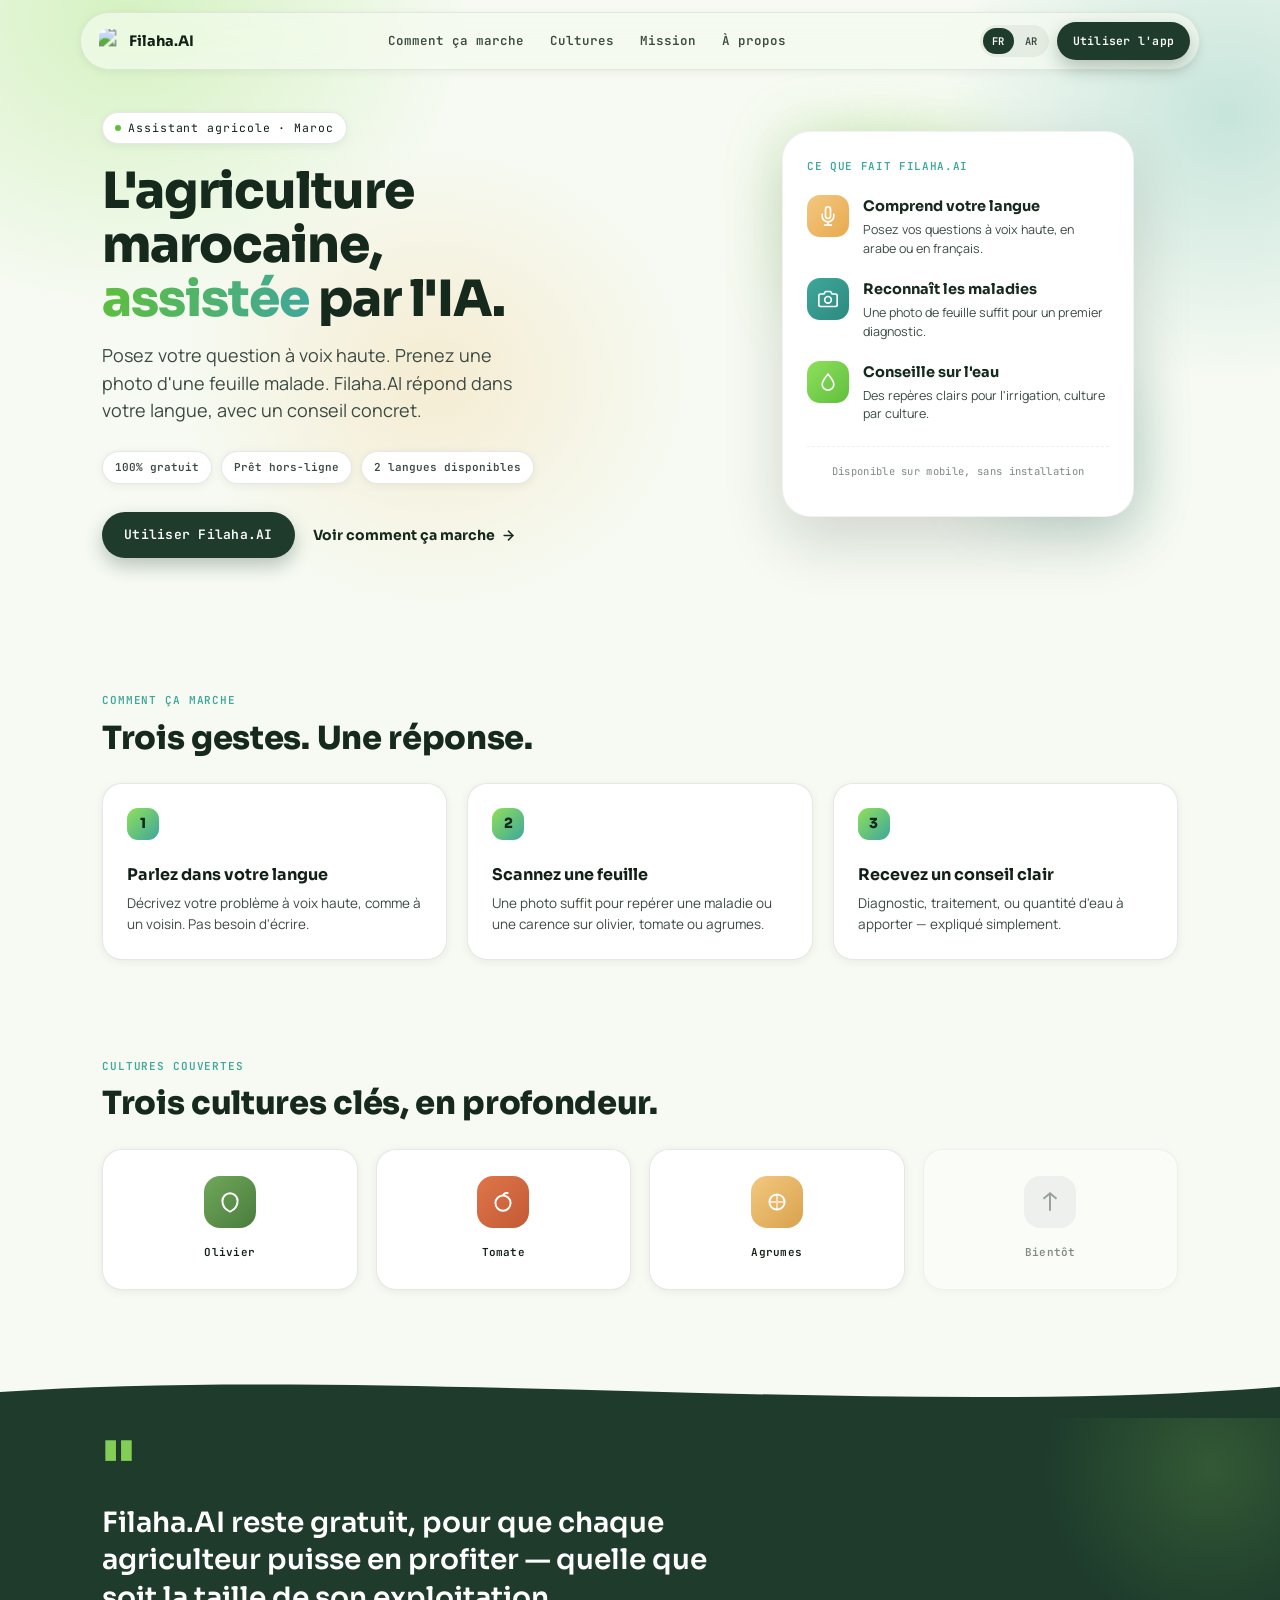
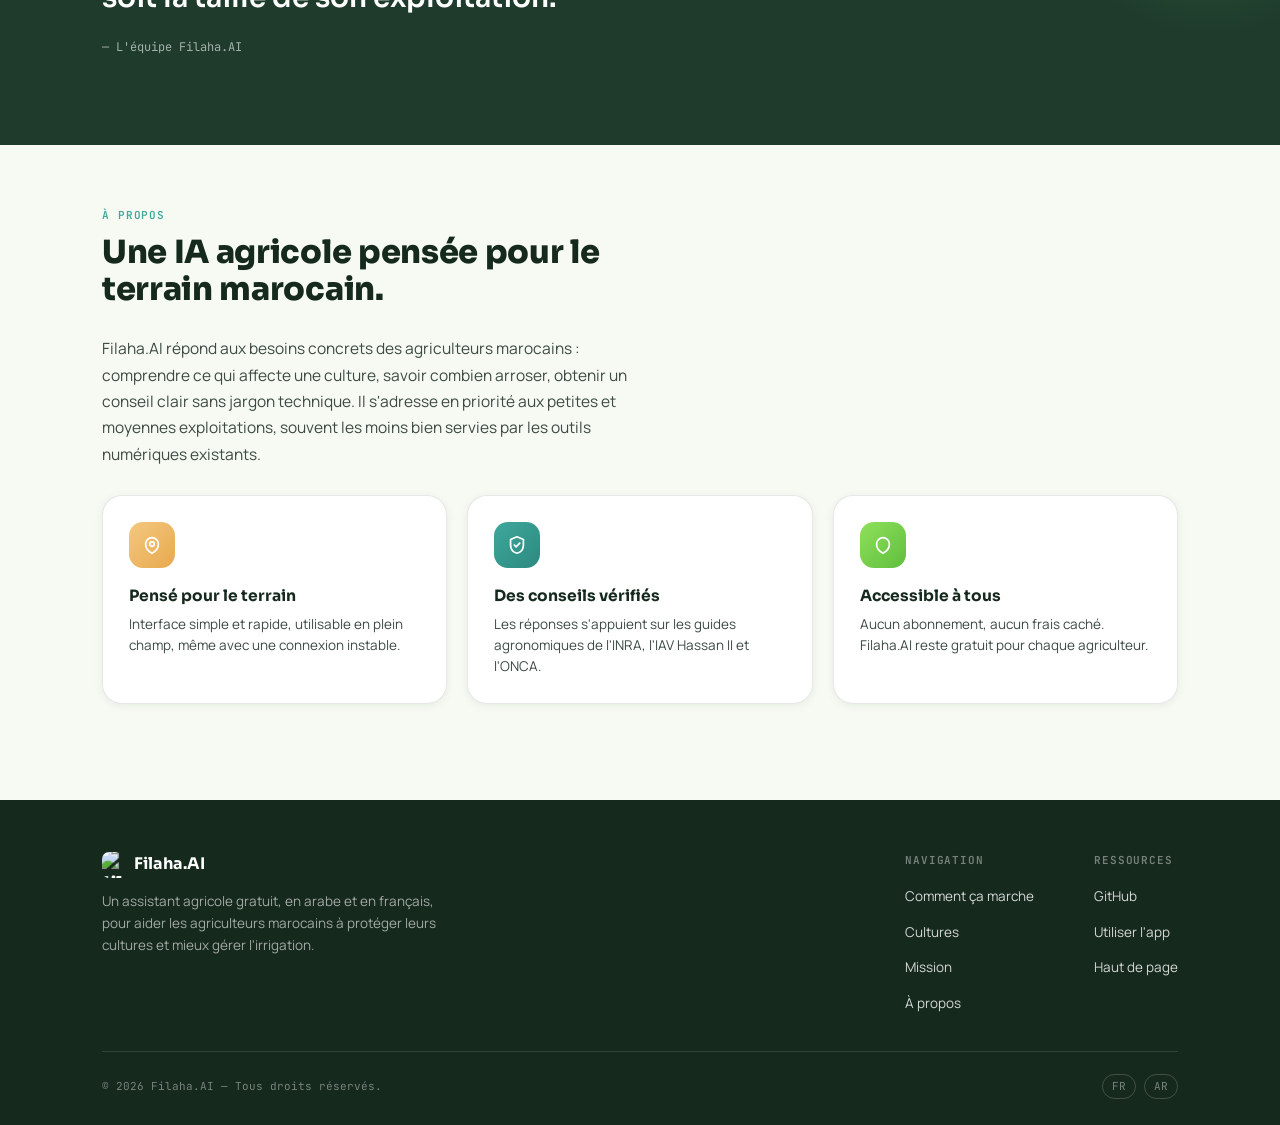
==== index.html @ 6acc10d9 "Update print statement from 'Hello' to 'Goodbye'" ====
<!DOCTYPE html>
<html lang="fr">
<head>
<meta charset="UTF-8">
<meta name="viewport" content="width=device-width, initial-scale=1.0, viewport-fit=cover">
<title>Filaha.AI — L'agriculture marocaine, assistée par l'IA</title>
<meta name="description" content="Filaha.AI : posez vos questions en arabe ou en français, scannez une feuille malade, recevez un conseil clair. Gratuit, pour les petits et moyens agriculteurs du Maroc.">
<link rel="preconnect" href="https://fonts.googleapis.com">
<link rel="preconnect" href="https://fonts.gstatic.com" crossorigin>
<link href="https://fonts.googleapis.com/css2?family=Sora:wght@400;600;700;800&family=Manrope:wght@400;500;600;700&family=JetBrains+Mono:wght@400;600&family=Cairo:wght@600;700;800&family=Tajawal:wght@400;500;700&display=swap" rel="stylesheet">

<link rel="manifest" href="manifest.json">
<meta name="theme-color" content="#1E3B2C">
<link rel="apple-touch-icon" href="icons/icon-192.png">

<script>
  if ('serviceWorker' in navigator) {
    navigator.serviceWorker.register('/sw.js');
  }
</script>

<style>
  :root{
    --ink:#122018;
    --ink-soft:#3C4A42;
    --bg:#F6FAF2;
  
    --card:#FFFFFF;
    --forest:#1E3B2C;
    --forest-2:#16291D;
    --lime:#8FE05B;
    --lime-deep:#5FBF3D;
    --sand:#F3C880;
    --water:#3FA79B;
    --line:rgba(18,32,24,0.10);
    --shadow-sm: 0 2px 10px rgba(18,32,24,0.06);
    --shadow-md: 0 12px 32px rgba(18,32,24,0.10);
    --shadow-lg: 0 24px 60px rgba(18,32,24,0.16);
    --display:'Sora', -apple-system, sans-serif;
    --body:'Manrope', -apple-system, sans-serif;
    --mono:'JetBrains Mono', 'Courier New', monospace;
    --display-ar:'Cairo', -apple-system, sans-serif;
    --body-ar:'Tajawal', -apple-system, sans-serif;
    --r-sm:14px; --r-md:20px; --r-lg:28px;
  }

  html[dir="rtl"] body{font-family:var(--body-ar);}
  html[dir="rtl"] h1, html[dir="rtl"] h2, html[dir="rtl"] h3, html[dir="rtl"] h4,
  html[dir="rtl"] .brand, html[dir="rtl"] .btn-primary, html[dir="rtl"] .btn-secondary,
  html[dir="rtl"] .nav-links, html[dir="rtl"] .mobile-menu a, html[dir="rtl"] .foot-brand{
    font-family:var(--display-ar);
  }
  html[dir="rtl"] .k, html[dir="rtl"] .eyebrow, html[dir="rtl"] .pill, html[dir="rtl"] .fc-eyebrow,
  html[dir="rtl"] .demo-note, html[dir="rtl"] .mission-signed, html[dir="rtl"] .foot-col h5,
  html[dir="rtl"] .crop-card span{
    font-family:var(--body-ar); letter-spacing:0;
  }
  html[dir="rtl"] .mission p.big{font-family:var(--display-ar);}
  html[dir="rtl"] .icon-flip{transform:scaleX(-1);}

  *{box-sizing:border-box;}
  html{scroll-behavior:smooth;}
  body{
    margin:0; background:var(--bg); color:var(--ink); font-family:var(--body);
    line-height:1.55; -webkit-font-smoothing:antialiased; position:relative;
  }
  img,svg{display:block; max-width:100%;}
  a{color:inherit;}
  button{font-family:inherit;}

  @media (prefers-reduced-motion: reduce){
    *{animation-duration:0.01ms !important; animation-iteration-count:1 !important; transition-duration:0.01ms !important;}
  }
  :focus-visible{outline:3px solid var(--lime-deep); outline-offset:2px; border-radius:4px;}

  .wrap{max-width:560px; margin:0 auto; padding:0 22px;}
  .wrap-wide{max-width:560px; margin:0 auto; padding:0 22px;}
  @media (min-width:900px){
    .wrap{max-width:660px;}
    .wrap-wide{max-width:1120px;}
  }

  .reveal{opacity:0; transform:translateY(16px); transition:opacity 0.6s ease, transform 0.6s ease;}
  .reveal.in{opacity:1; transform:translateY(0);}

  /* ---------- Ambient background wash ---------- */
  .ambient-bg{
    position:absolute; top:0; left:0; right:0; height:820px;
    z-index:0; pointer-events:none;
    background:
      radial-gradient(560px 480px at 10% 2%, rgba(143,224,91,0.32), transparent 60%),
      radial-gradient(480px 440px at 96% 14%, rgba(63,167,155,0.26), transparent 60%),
      radial-gradient(420px 380px at 34% 46%, rgba(243,200,128,0.28), transparent 60%);
    animation:driftBg 22s ease-in-out infinite;
  }
  @keyframes driftBg{
    0%,100%{transform:translate(0,0) scale(1);}
    50%{transform:translate(10px,14px) scale(1.03);}
  }

  /* ---------- Nav ---------- */
  .topbar{position:sticky; top:0; z-index:100; padding:12px 14px 0;}
  .topbar-inner{
    max-width:1120px; margin:0 auto;
    display:flex; align-items:center; justify-content:space-between;
    padding:9px 9px 9px 18px;
    background:rgba(246,250,242,0.72);
    backdrop-filter:blur(14px) saturate(160%);
    -webkit-backdrop-filter:blur(14px) saturate(160%);
    border:1px solid rgba(18,32,24,0.08);
    border-radius:100px; box-shadow:var(--shadow-sm); gap:10px;
  }
  .brand{
    display:flex; align-items:center; gap:6px;
    font-family:var(--display); font-weight:700; font-size:14.5px;
    text-decoration:none; color:var(--ink); flex-shrink:0;
  }
  .brand-icon{
    width:24px; height:24px; border-radius:7px; overflow:hidden;
    display:flex; align-items:center; justify-content:center; flex-shrink:0;
  }
  .brand-icon img{
    width:100%; height:100%; object-fit:cover; object-position:center;
    transform:scale(1.35);
  }

  .nav-links{display:none; align-items:center; gap:26px; font-family:var(--mono); font-size:12.5px; font-weight:600;}
  .nav-links a{text-decoration:none; color:var(--ink-soft); transition:color 0.15s ease;}
  .nav-links a:hover{color:var(--forest-2);}

  .nav-right{display:flex; align-items:center; gap:8px;}

  .lang-toggle{display:flex; gap:2px; background:rgba(18,32,24,0.06); border-radius:100px; padding:3px;}
  .lang-toggle button{
    font-family:var(--mono); font-size:10.5px; font-weight:600; letter-spacing:0.01em;
    background:none; border:none; cursor:pointer; padding:6px 9px; border-radius:100px; color:var(--ink-soft);
  }
  .lang-toggle button.active{background:var(--forest); color:#fff;}

  [dir="rtl"]{text-align:right;}

  .btn-primary{
    display:inline-flex; align-items:center; gap:6px;
    font-family:var(--mono); font-size:11.5px; font-weight:600; letter-spacing:0.02em;
    background:var(--forest); color:#fff; text-decoration:none;
    padding:10px 16px; border-radius:100px; white-space:nowrap;
    box-shadow:0 8px 18px rgba(30,59,44,0.28);
    transition:transform 0.15s ease, box-shadow 0.15s ease;
  }
  .btn-primary:hover{transform:translateY(-1px); box-shadow:0 10px 22px rgba(30,59,44,0.34);}
  .nav-cta{display:none !important;}

  .menu-btn{
    display:flex; align-items:center; justify-content:center;
    width:38px; height:38px; border-radius:50%;
    background:var(--forest); border:none; cursor:pointer; flex-shrink:0;
  }
  .menu-btn svg{width:17px; height:17px; stroke:#fff;}
  .menu-btn .icon-close{display:none;}
  .menu-btn.open .icon-open{display:none;}
  .menu-btn.open .icon-close{display:block;}

  .mobile-menu{
    max-width:1120px; margin:8px auto 0;
    background:var(--card); border:1px solid var(--line); border-radius:22px;
    box-shadow:var(--shadow-md); padding:10px;
    display:none; flex-direction:column; overflow:hidden;
    max-height:0; transition:max-height 0.3s ease, padding 0.3s ease;
  }
  .mobile-menu.open{display:flex; max-height:420px; padding:10px;}
  .mobile-menu a{
    text-decoration:none; color:var(--ink); font-family:var(--display); font-weight:600; font-size:15px;
    padding:12px 14px; border-radius:12px;
  }
  .mobile-menu a:active{background:var(--bg);}
  .mobile-menu .mm-foot{display:flex; align-items:center; justify-content:center; padding:12px 14px 4px; margin-top:4px; border-top:1px solid var(--line);}
  .mobile-menu .mm-foot .btn-primary{width:100%; justify-content:center; color:#fff;}

  @media (max-width:899px){
    .topbar-inner, .mobile-menu{max-width:560px;}
  }

  @media (min-width:900px){
    .nav-links{display:flex;}
    .nav-cta{display:inline-flex !important;}
    .menu-btn{display:none;}
    .mobile-menu{display:none !important;}
  }

  /* ---------- Hero ---------- */
  .hero{position:relative; padding:34px 0 46px; z-index:1;}
  .hero .wrap-wide{position:relative; z-index:1;}
  .hero-grid{display:flex; flex-direction:column;}

  .eyebrow{
    display:inline-flex; align-items:center; gap:7px;
    font-family:var(--mono); font-size:11.5px; letter-spacing:0.08em;
    background:var(--card); border:1px solid var(--line);
    padding:6px 12px; border-radius:100px; margin:22px 0 20px; box-shadow:var(--shadow-sm);
  }
  .eyebrow .dot{width:6px; height:6px; border-radius:50%; background:var(--lime-deep);}

  h1{
    font-family:var(--display); font-weight:800;
    font-size:clamp(32px, 8.6vw, 44px); line-height:1.08; letter-spacing:-0.02em;
    margin:0 0 16px; color:var(--forest-2); max-width:14ch;
  }
  h1 .hl{
    background:linear-gradient(100deg, var(--lime-deep) 0%, var(--water) 100%);
    -webkit-background-clip:text; background-clip:text; -webkit-text-fill-color:transparent;
  }

  .hero-sub{font-size:16.5px; color:var(--ink-soft); max-width:38ch; margin:0 0 26px;}
  .badges-row{display:flex; flex-wrap:wrap; gap:9px; margin-bottom:28px;}
  .pill{
    font-family:var(--mono); font-size:11px; font-weight:600;
    background:var(--card); border:1px solid var(--line); color:var(--ink-soft);
    padding:7px 12px; border-radius:100px; box-shadow:var(--shadow-sm);
  }

  .hero-ctas{display:flex; align-items:center; flex-wrap:wrap; gap:18px;}
  .btn-secondary{
    display:inline-flex; align-items:center; gap:6px;
    font-family:var(--display); font-weight:700; font-size:14px;
    color:var(--forest-2); text-decoration:none;
  }
  .btn-secondary svg{width:15px; height:15px;}

  .hero-visual{margin-top:36px;}

  /* ---------- Feature card ---------- */
  .feature-frame{position:relative; padding:4px; max-width:360px; margin:0 auto;}
  .feature-frame::before{
    content:"";
    position:absolute; inset:-14px;
    background:radial-gradient(60% 60% at 30% 20%, rgba(143,224,91,0.35), transparent 70%),
               radial-gradient(50% 50% at 80% 80%, rgba(63,167,155,0.28), transparent 70%);
    filter:blur(20px); z-index:0; border-radius:40px;
  }
  .feature-card{
    position:relative; z-index:1;
    background:var(--card); border-radius:var(--r-lg);
    padding:26px 24px; box-shadow:var(--shadow-lg); border:1px solid rgba(18,32,24,0.06);
  }
  .fc-eyebrow{
    font-family:var(--mono); font-size:11px; font-weight:600; letter-spacing:0.06em;
    text-transform:uppercase; color:var(--water); margin:0 0 20px;
  }
  .fc-list{list-style:none; margin:0; padding:0; display:flex; flex-direction:column; gap:20px;}
  .fc-list li{display:flex; gap:14px; align-items:flex-start;}
  .fc-icon{width:42px; height:42px; border-radius:13px; flex-shrink:0; display:flex; align-items:center; justify-content:center;}
  .fc-icon svg{width:20px; height:20px; color:#fff;}
  .fc-mic{background:linear-gradient(135deg, var(--sand), #E8A94E);}
  .fc-cam{background:linear-gradient(135deg, var(--water), #2C8A80);}
  .fc-drop{background:linear-gradient(135deg, var(--lime), var(--lime-deep));}
  .fc-list h4{margin:0 0 3px; font-family:var(--display); font-weight:700; font-size:14.5px; color:var(--forest-2);}
  .fc-list p{margin:0; font-size:12.5px; color:var(--ink-soft); line-height:1.5;}
  .fc-foot{
    margin-top:22px; padding-top:16px; border-top:1px dashed var(--line);
    font-family:var(--mono); font-size:10.5px; letter-spacing:0.03em; color:var(--ink-soft); opacity:0.65;
    text-align:center;
  }

  @media (min-width:900px){
    .hero{padding:20px 0 60px;}
    .hero-grid{display:grid; grid-template-columns:1fr 400px; align-items:center; gap:50px;}
    h1{font-size:clamp(38px,4.4vw,50px); max-width:12ch;}
    .hero-sub{font-size:18px;}
    .hero-visual{margin-top:0;}
    .feature-frame{margin:0;}
  }

  /* ---------- wave divider ---------- */
  .wave{display:block; width:100%; height:52px; position:relative; z-index:1;}
  .wave.to-dark path{fill:var(--forest);}
  .wave.to-light path{fill:var(--bg);}

  /* ---------- sections ---------- */
  section{padding:8px 0 54px; scroll-margin-top:90px; position:relative; z-index:1;}
  .section-head{margin-bottom:26px;}
  .k{
    display:inline-block; font-family:var(--mono); font-size:11px; font-weight:600; letter-spacing:0.08em;
    text-transform:uppercase; color:var(--water); margin:0 0 10px;
  }
  h2{
    font-family:var(--display); font-weight:800; font-size:clamp(23px,6vw,28px);
    letter-spacing:-0.01em; line-height:1.18; margin:0; color:var(--forest-2);
  }
  @media (min-width:900px){
    section{padding:16px 0 76px;}
    h2{font-size:32px;}
    .section-head{max-width:560px;}
  }

  /* ---------- steps ---------- */
  .steps{list-style:none; margin:0; padding:0; display:flex; flex-direction:column; gap:12px;}
  .step{
    display:flex; gap:15px; align-items:flex-start;
    background:var(--card); border-radius:var(--r-md); padding:18px;
    box-shadow:var(--shadow-sm); border:1px solid var(--line);
  }
  .step-num{
    font-family:var(--display); font-weight:800; font-size:14px; color:var(--forest-2);
    background:linear-gradient(135deg, var(--lime), var(--water));
    width:32px; height:32px; border-radius:11px;
    display:flex; align-items:center; justify-content:center; flex-shrink:0;
  }
  .step-body h3{margin:2px 0 5px; font-size:16px; font-weight:700; font-family:var(--display);}
  .step-body p{margin:0; font-size:13.5px; color:var(--ink-soft);}
  @media (min-width:900px){
    .steps{flex-direction:row; gap:20px;}
    .step{flex:1; flex-direction:column; padding:24px;}
    .step-num{margin-bottom:6px;}
  }

  /* ---------- crop cards ---------- */
  .crops{display:grid; grid-template-columns:repeat(2,1fr); gap:12px;}
  .crop-card{
    background:var(--card); border-radius:var(--r-md); padding:18px 14px; text-align:center;
    border:1px solid var(--line); box-shadow:var(--shadow-sm);
  }
  .crop-icon{width:52px; height:52px; border-radius:16px; margin:0 auto 10px; display:flex; align-items:center; justify-content:center;}
  .crop-icon svg{width:26px; height:26px; color:#fff;}
  .crop-card:nth-child(1) .crop-icon{background:linear-gradient(135deg,#6FA85A,#4A7C3D);}
  .crop-card:nth-child(2) .crop-icon{background:linear-gradient(135deg,#E0754A,#C25A34);}
  .crop-card:nth-child(3) .crop-icon{background:linear-gradient(135deg,var(--sand),#D9A24C);}
  .crop-card.soon{opacity:0.5;}
  .crop-card.soon .crop-icon{background:var(--line);}
  .crop-card.soon .crop-icon svg{color:var(--ink-soft);}
  .crop-card span{font-family:var(--mono); font-size:11px; font-weight:600; letter-spacing:0.02em;}
  @media (min-width:900px){
    .crops{grid-template-columns:repeat(4,1fr); gap:18px;}
    .crop-card{padding:26px 16px;}
  }

  /* ---------- mission ---------- */
  .mission{background:var(--forest); color:#fff; position:relative; overflow:hidden;}
  .mission::before{
    content:""; position:absolute; width:340px; height:340px; border-radius:50%;
    background:radial-gradient(circle, rgba(143,224,91,0.18), transparent 70%);
    top:-120px; right:-100px;
  }
  .mission .wrap-wide{position:relative; z-index:1;}
  .quote-mark{font-family:var(--display); font-weight:800; font-size:52px; line-height:1; color:var(--lime); margin:0 0 6px; opacity:0.9;}
  .mission p.big{font-family:var(--display); font-weight:600; font-size:clamp(20px,5.6vw,24px); line-height:1.34; margin:0; color:#fff; max-width:34ch;}
  .mission-signed{margin-top:22px; font-family:var(--mono); font-size:12px; color:rgba(255,255,255,0.6);}
  @media (min-width:900px){
    .mission p.big{font-size:28px; max-width:30ch;}
    .quote-mark{font-size:64px;}
  }

  /* ---------- about (institutional, product-level) ---------- */
  .about{padding-top:4px;}
  .about-intro{font-size:15.5px; color:var(--ink-soft); max-width:62ch; margin:0 0 28px; line-height:1.7;}
  .pillars{display:grid; grid-template-columns:1fr; gap:14px;}
  .pillar-card{
    background:var(--card); border-radius:var(--r-md); padding:22px;
    border:1px solid var(--line); box-shadow:var(--shadow-sm);
    display:flex; gap:16px; align-items:flex-start;
  }
  .pillar-icon{width:46px; height:46px; border-radius:14px; flex-shrink:0; display:flex; align-items:center; justify-content:center;}
  .pillar-icon svg{width:22px; height:22px; color:#fff;}
  .pillar-card:nth-child(1) .pillar-icon{background:linear-gradient(135deg, var(--sand), #E8A94E);}
  .pillar-card:nth-child(2) .pillar-icon{background:linear-gradient(135deg, var(--water), #2C8A80);}
  .pillar-card:nth-child(3) .pillar-icon{background:linear-gradient(135deg, var(--lime), var(--lime-deep));}
  .pillar-card h3{margin:0 0 6px; font-family:var(--display); font-weight:700; font-size:15.5px; color:var(--forest-2);}
  .pillar-card p{margin:0; font-size:13.5px; color:var(--ink-soft); line-height:1.55;}
  @media (min-width:900px){
    .pillars{grid-template-columns:repeat(3,1fr); gap:20px;}
    .pillar-card{flex-direction:column; padding:26px;}
  }

  footer{
    margin-top:20px; position:relative; z-index:1;
    background:var(--forest-2); color:rgba(255,255,255,0.82);
    padding:52px 0 26px;
  }
  .foot-top{display:flex; flex-direction:column; gap:36px; padding-bottom:36px; border-bottom:1px solid rgba(255,255,255,0.12);}
  .foot-brand-col{max-width:340px;}
  .foot-brand{display:flex; align-items:center; gap:6px; font-family:var(--display); font-weight:700; font-size:16px; color:#fff; margin-bottom:12px;}
  .foot-brand-icon{
    width:26px; height:26px; border-radius:7px; overflow:hidden;
    display:flex; align-items:center; justify-content:center; flex-shrink:0;
  }
  .foot-brand-icon img{
    width:100%; height:100%; object-fit:cover; object-position:center;
    transform:scale(1.35);
  }
  .foot-tagline{font-size:13.5px; line-height:1.65; color:rgba(255,255,255,0.6); margin:0;}

  .foot-cols{display:flex; flex-direction:column; gap:28px;}
  .foot-col h5{
    font-family:var(--mono); font-size:11px; letter-spacing:0.08em; text-transform:uppercase;
    color:rgba(255,255,255,0.42); margin:0 0 14px; font-weight:600;
  }
  .foot-col ul{list-style:none; margin:0; padding:0; display:flex; flex-direction:column; gap:11px;}
  .foot-col a{
    font-size:13.5px; text-decoration:none; color:rgba(255,255,255,0.82);
    transition:color 0.15s ease;
  }
  .foot-col a:hover{color:var(--lime);}

  .foot-bottom{
    display:flex; flex-direction:column; gap:10px;
    padding-top:22px; font-family:var(--mono); font-size:11px; color:rgba(255,255,255,0.42);
  }
  .foot-bottom .langs{display:flex; gap:8px;}
  .foot-bottom .langs span{
    border:1px solid rgba(255,255,255,0.18); padding:3px 9px; border-radius:100px;
  }

  @media (min-width:640px){
    .foot-cols{flex-direction:row; gap:60px;}
  }
  @media (min-width:900px){
    .foot-top{flex-direction:row; justify-content:space-between; gap:40px;}
    .foot-bottom{flex-direction:row; align-items:center; justify-content:space-between;}
  }
</style>
</head>
<body>

<div class="ambient-bg" aria-hidden="true"></div>

<div class="topbar">
  <div class="topbar-inner">
    <a class="brand" href="#top">
      <span class="brand-icon"><img src="Logo2.png" alt="Filaha.AI Logo"></span>
      Filaha.AI
    </a>

    <nav class="nav-links" aria-label="Navigation principale">
      <a href="#comment" data-i18n="landing.nav.how">Comment ça marche</a>
      <a href="#cultures" data-i18n="landing.nav.crops">Cultures</a>
      <a href="#mission" data-i18n="landing.nav.mission">Mission</a>
      <a href="#apropos" data-i18n="landing.nav.about">À propos</a>
    </nav>

    <div class="nav-right">
      <div class="lang-toggle" id="langToggle">
        <button data-lang="fr" class="active">FR</button>
        <button data-lang="ar">AR</button>
      </div>
      <a class="nav-cta btn-primary" href="app.html" data-i18n="landing.nav.cta">Utiliser l'app</a>
      <button class="menu-btn" id="menuBtn" aria-label="Ouvrir le menu" aria-expanded="false">
        <svg class="icon-open" viewBox="0 0 24 24" fill="none" stroke="currentColor" stroke-width="2.2" stroke-linecap="round"><line x1="4" y1="7" x2="20" y2="7"/><line x1="4" y1="12" x2="20" y2="12"/><line x1="4" y1="17" x2="20" y2="17"/></svg>
        <svg class="icon-close" viewBox="0 0 24 24" fill="none" stroke="currentColor" stroke-width="2.2" stroke-linecap="round"><line x1="6" y1="6" x2="18" y2="18"/><line x1="18" y1="6" x2="6" y2="18"/></svg>
      </button>
    </div>
  </div>

  <nav class="mobile-menu" id="mobileMenu" aria-label="Navigation mobile">
    <a href="#comment" data-i18n="landing.nav.how">Comment ça marche</a>
    <a href="#cultures" data-i18n="landing.nav.crops">Cultures</a>
    <a href="#mission" data-i18n="landing.nav.mission">Mission</a>
    <a href="#apropos" data-i18n="landing.nav.about">À propos</a>
    <div class="mm-foot">
      <a class="btn-primary" href="app.html" data-i18n="landing.nav.cta">Utiliser l'app</a>
    </div>
  </nav>
</div>

<a id="top"></a>
<header class="hero">
  <div class="wrap-wide">
    <div class="hero-grid">
      <div class="hero-text">
        <span class="eyebrow"><span class="dot"></span><span data-i18n="landing.hero.eyebrow">Assistant agricole · Maroc</span></span>
        <h1><span data-i18n="landing.hero.h1_pre">L'agriculture marocaine, </span><span class="hl" data-i18n="landing.hero.h1_highlight">assistée</span><span data-i18n="landing.hero.h1_post"> par l'IA.</span></h1>
        <p class="hero-sub" data-i18n="landing.hero.sub">Posez votre question à voix haute. Prenez une photo d'une feuille malade. Filaha.AI répond dans votre langue, avec un conseil concret.</p>
        <div class="badges-row">
          <span class="pill" data-i18n="landing.hero.badge1">100% gratuit</span>
          <span class="pill" data-i18n="landing.hero.badge2">Sans installation</span>
          <span class="pill" data-i18n="landing.hero.badge3">2 langues disponibles</span>
        </div>
        <div class="hero-ctas">
          <a class="btn-primary" href="app.html" style="padding:13px 22px; font-size:13px;" data-i18n="landing.hero.ctaPrimary">Utiliser Filaha.AI</a>
          <a class="btn-secondary" href="#comment">
            <span data-i18n="landing.hero.ctaSecondary">Voir comment ça marche</span>
            <svg class="icon-flip" viewBox="0 0 24 24" fill="none" stroke="currentColor" stroke-width="2.4" stroke-linecap="round" stroke-linejoin="round"><line x1="5" y1="12" x2="19" y2="12"/><polyline points="12 5 19 12 12 19"/></svg>
          </a>
        </div>
      </div>

      <div class="hero-visual">
        <div class="feature-frame">
          <div class="feature-card">
            <p class="fc-eyebrow" data-i18n="landing.feature.eyebrow">Ce que fait Filaha.AI</p>
            <ul class="fc-list">
              <li>
                <span class="fc-icon fc-mic">
                  <svg viewBox="0 0 24 24" fill="none" stroke="currentColor" stroke-width="2" stroke-linecap="round" stroke-linejoin="round"><path d="M12 1a3 3 0 0 0-3 3v8a3 3 0 0 0 6 0V4a3 3 0 0 0-3-3z"/><path d="M19 10v2a7 7 0 0 1-14 0v-2"/><line x1="12" y1="19" x2="12" y2="23"/><line x1="8" y1="23" x2="16" y2="23"/></svg>
                </span>
                <div><h4 data-i18n="landing.feature.item1_title">Comprend votre langue</h4><p data-i18n="landing.feature.item1_text">Posez vos questions à voix haute, en arabe ou en français.</p></div>
              </li>
              <li>
                <span class="fc-icon fc-cam">
                  <svg viewBox="0 0 24 24" fill="none" stroke="currentColor" stroke-width="2" stroke-linecap="round" stroke-linejoin="round"><path d="M23 19a2 2 0 0 1-2 2H3a2 2 0 0 1-2-2V8a2 2 0 0 1 2-2h4l2-3h6l2 3h4a2 2 0 0 1 2 2z"/><circle cx="12" cy="13" r="4"/></svg>
                </span>
                <div><h4 data-i18n="landing.feature.item2_title">Reconnaît les maladies</h4><p data-i18n="landing.feature.item2_text">Une photo de feuille suffit pour un premier diagnostic.</p></div>
              </li>
              <li>
                <span class="fc-icon fc-drop">
                  <svg viewBox="0 0 24 24" fill="none" stroke="currentColor" stroke-width="2" stroke-linecap="round" stroke-linejoin="round"><path d="M12 2.5c3.5 4.5 7 8.6 7 12.2a7 7 0 0 1-14 0c0-3.6 3.5-7.7 7-12.2z"/></svg>
                </span>
                <div><h4 data-i18n="landing.feature.item3_title">Conseille sur l'eau</h4><p data-i18n="landing.feature.item3_text">Des repères clairs pour l'irrigation, culture par culture.</p></div>
              </li>
            </ul>
            <p class="fc-foot" data-i18n="landing.feature.foot">Disponible sur mobile, sans installation</p>
          </div>
        </div>
      </div>
    </div>
  </div>
</header>

<svg class="wave to-light" viewBox="0 0 500 50" preserveAspectRatio="none"><path d="M0,20 C125,50 375,0 500,25 L500,50 L0,50 Z"/></svg>

<section id="comment" class="reveal">
  <div class="wrap-wide">
    <div class="section-head">
      <p class="k" data-i18n="landing.how.k">Comment ça marche</p>
      <h2 data-i18n="landing.how.h2">Trois gestes. Une réponse.</h2>
    </div>
    <ol class="steps">
      <li class="step">
        <span class="step-num">1</span>
        <div class="step-body"><h3 data-i18n="landing.how.step1_title">Parlez dans votre langue</h3><p data-i18n="landing.how.step1_text">Décrivez votre problème à voix haute, comme à un voisin. Pas besoin d'écrire.</p></div>
      </li>
      <li class="step">
        <span class="step-num">2</span>
        <div class="step-body"><h3 data-i18n="landing.how.step2_title">Scannez une feuille</h3><p data-i18n="landing.how.step2_text">Une photo suffit pour repérer une maladie ou une carence sur olivier, tomate ou agrumes.</p></div>
      </li>
      <li class="step">
        <span class="step-num">3</span>
        <div class="step-body"><h3 data-i18n="landing.how.step3_title">Recevez un conseil clair</h3><p data-i18n="landing.how.step3_text">Diagnostic, traitement, ou quantité d'eau à apporter — expliqué simplement.</p></div>
      </li>
    </ol>
  </div>
</section>

<section id="cultures" class="reveal">
  <div class="wrap-wide">
    <div class="section-head">
      <p class="k" data-i18n="landing.crops.k">Cultures couvertes</p>
      <h2 data-i18n="landing.crops.h2">Trois cultures clés, en profondeur.</h2>
    </div>
    <div class="crops">
      <div class="crop-card">
        <div class="crop-icon"><svg viewBox="0 0 24 24" fill="none" stroke="currentColor" stroke-width="1.8"><path d="M12 21c-4-2-7-6-7-10a7 7 0 0 1 14 0c0 4-3 8-7 10z"/></svg></div>
        <span data-i18n="landing.crops.olive">Olivier</span>
      </div>
      <div class="crop-card">
        <div class="crop-icon"><svg viewBox="0 0 24 24" fill="none" stroke="currentColor" stroke-width="1.8"><circle cx="12" cy="13" r="7"/><path d="M12 6c1-2 3-3 5-2"/></svg></div>
        <span data-i18n="landing.crops.tomato">Tomate</span>
      </div>
      <div class="crop-card">
        <div class="crop-icon"><svg viewBox="0 0 24 24" fill="none" stroke="currentColor" stroke-width="1.8"><circle cx="12" cy="12" r="7"/><path d="M12 5v14M5 12h14" opacity="0.6"/></svg></div>
        <span data-i18n="landing.crops.citrus">Agrumes</span>
      </div>
      <div class="crop-card soon">
        <div class="crop-icon"><svg viewBox="0 0 24 24" fill="none" stroke="currentColor" stroke-width="1.8"><path d="M12 4v16M6 9l6-5 6 5"/></svg></div>
        <span data-i18n="landing.crops.soon">Bientôt</span>
      </div>
    </div>
  </div>
</section>

<svg class="wave to-dark" viewBox="0 0 500 50" preserveAspectRatio="none"><path d="M0,25 C150,0 350,50 500,20 L500,50 L0,50 Z"/></svg>

<section id="mission" class="mission reveal">
  <div class="wrap-wide">
    <p class="quote-mark">"</p>
    <p class="big" data-i18n="landing.mission.text">Filaha.AI reste gratuit, pour que chaque agriculteur puisse en profiter — quelle que soit la taille de son exploitation.</p>
    <p class="mission-signed" data-i18n="landing.mission.signed">— L'équipe Filaha.AI</p>
  </div>
</section>

<svg class="wave to-light" viewBox="0 0 500 50" preserveAspectRatio="none"><path d="M0,20 C125,50 375,0 500,25 L500,50 L0,50 Z"/></svg>

<section id="apropos" class="about reveal">
  <div class="wrap-wide">
    <div class="section-head">
      <p class="k" data-i18n="landing.about.k">À propos</p>
      <h2 data-i18n="landing.about.h2">Une IA agricole pensée pour le terrain marocain.</h2>
    </div>
    <p class="about-intro" data-i18n="landing.about.intro">Filaha.AI répond aux besoins concrets des agriculteurs marocains : comprendre ce qui affecte une culture, savoir combien arroser, obtenir un conseil clair sans jargon technique. Il s'adresse en priorité aux petites et moyennes exploitations, souvent les moins bien servies par les outils numériques existants.</p>
    <div class="pillars">
      <div class="pillar-card">
        <span class="pillar-icon">
          <svg viewBox="0 0 24 24" fill="none" stroke="currentColor" stroke-width="1.9" stroke-linecap="round" stroke-linejoin="round"><path d="M12 21c-4-2-7-6-7-10a7 7 0 0 1 14 0c0 4-3 8-7 10z"/><circle cx="12" cy="11" r="2.4"/></svg>
        </span>
        <div>
          <h3 data-i18n="landing.about.pillar1_title">Pensé pour le terrain</h3>
          <p data-i18n="landing.about.pillar1_text">Interface simple et rapide, utilisable en plein champ, même avec une connexion instable.</p>
        </div>
      </div>
      <div class="pillar-card">
        <span class="pillar-icon">
          <svg viewBox="0 0 24 24" fill="none" stroke="currentColor" stroke-width="1.9" stroke-linecap="round" stroke-linejoin="round"><path d="M12 3l7 3v6c0 4.5-3 8-7 9-4-1-7-4.5-7-9V6z"/><path d="M9 12l2 2 4-4"/></svg>
        </span>
        <div>
          <h3 data-i18n="landing.about.pillar2_title">Des conseils vérifiés</h3>
          <p data-i18n="landing.about.pillar2_text">Les réponses s'appuient sur les guides agronomiques de l'INRA, l'IAV Hassan II et l'ONCA.</p>
        </div>
      </div>
      <div class="pillar-card">
        <span class="pillar-icon">
          <svg viewBox="0 0 24 24" fill="none" stroke="currentColor" stroke-width="1.9" stroke-linecap="round" stroke-linejoin="round"><path d="M12 21c-4-2-7-6-7-10a7 7 0 0 1 14 0c0 4-3 8-7 10z"/></svg>
        </span>
        <div>
          <h3 data-i18n="landing.about.pillar3_title">Accessible à tous</h3>
          <p data-i18n="landing.about.pillar3_text">Aucun abonnement, aucun frais caché. Filaha.AI reste gratuit pour chaque agriculteur.</p>
        </div>
      </div>
    </div>
  </div>
</section>

<footer>
  <div class="wrap-wide">
    <div class="foot-top">
      <div class="foot-brand-col">
        <div class="foot-brand">
          <span class="foot-brand-icon"><img src="Logo1.png" alt="Filaha.AI Logo"></span>
          Filaha.AI
        </div>
        <p class="foot-tagline" data-i18n="landing.footer.tagline">Un assistant agricole gratuit, en arabe et en français, pour aider les agriculteurs marocains à protéger leurs cultures et mieux gérer l'irrigation.</p>
      </div>

      <div class="foot-cols">
        <div class="foot-col">
          <h5 data-i18n="landing.footer.navHeader">Navigation</h5>
          <ul>
            <li><a href="#comment" data-i18n="landing.nav.how">Comment ça marche</a></li>
            <li><a href="#cultures" data-i18n="landing.nav.crops">Cultures</a></li>
            <li><a href="#mission" data-i18n="landing.nav.mission">Mission</a></li>
            <li><a href="#apropos" data-i18n="landing.nav.about">À propos</a></li>
          </ul>
        </div>
        <div class="foot-col">
          <h5 data-i18n="landing.footer.resourcesHeader">Ressources</h5>
          <ul>
            <li><a href="https://github.com/DragoneI" target="_blank" rel="noopener">GitHub</a></li>
            <li><a href="app.html" data-i18n="landing.nav.cta">Utiliser l'app</a></li>
            <li><a href="#top" data-i18n="landing.footer.top">Haut de page</a></li>
          </ul>
        </div>
      </div>
    </div>

    <div class="foot-bottom">
      <span data-i18n="landing.footer.copyright">© 2026 Filaha.AI — Tous droits réservés.</span>
      <span class="langs"><span>FR</span><span>AR</span></span>
    </div>
  </div>
</footer>

<script>
(function(){
  const DIR_MAP = {fr:'ltr', ar:'rtl'};
  const LANG_ATTR = {fr:'fr', ar:'ar'};
  let TRANSLATIONS = null;
  let currentLang = localStorage.getItem('filaha_lang') || 'fr';

  function getPath(obj, path){
    return path.split('.').reduce((o,k) => (o && o[k] !== undefined) ? o[k] : null, obj);
  }

  function applyLanguage(lang){
    if (!TRANSLATIONS) return;
    currentLang = lang;
    localStorage.setItem('filaha_lang', lang);
    const dict = TRANSLATIONS[lang];
    document.documentElement.setAttribute('lang', LANG_ATTR[lang]);
    document.documentElement.setAttribute('dir', DIR_MAP[lang]);
    document.querySelectorAll('[data-i18n]').forEach(el => {
      const val = getPath(dict, el.getAttribute('data-i18n'));
      if (val !== null) el.textContent = val;
    });
    document.querySelectorAll('.lang-toggle button').forEach(b => b.classList.toggle('active', b.dataset.lang === lang));
  }

  fetch('translations.json')
    .then(r => r.json())
    .then(data => { TRANSLATIONS = data; applyLanguage(currentLang); })
    .catch(() => { /* translations.json inaccessible — texte de secours en français conservé */ });

  document.querySelectorAll('.lang-toggle').forEach(toggle => {
    toggle.addEventListener('click', (e) => {
      const btn = e.target.closest('button');
      if (!btn) return;
      applyLanguage(btn.dataset.lang);
    });
  });

  // ---- mobile menu ----
  const menuBtn = document.getElementById('menuBtn');
  const mobileMenu = document.getElementById('mobileMenu');
  menuBtn.addEventListener('click', () => {
    const open = mobileMenu.classList.toggle('open');
    menuBtn.classList.toggle('open', open);
    menuBtn.setAttribute('aria-expanded', open);
  });
  mobileMenu.querySelectorAll('a').forEach(a => a.addEventListener('click', () => {
    mobileMenu.classList.remove('open'); menuBtn.classList.remove('open'); menuBtn.setAttribute('aria-expanded', false);
  }));

  // ---- scroll reveal ----
  const io = new IntersectionObserver((entries) => {
    entries.forEach(en => { if (en.isIntersecting) { en.target.classList.add('in'); io.unobserve(en.target); } });
  }, { threshold: 0.15 });
  document.querySelectorAll('.reveal').forEach(el => io.observe(el));
})();
</script>

</body>
</html>
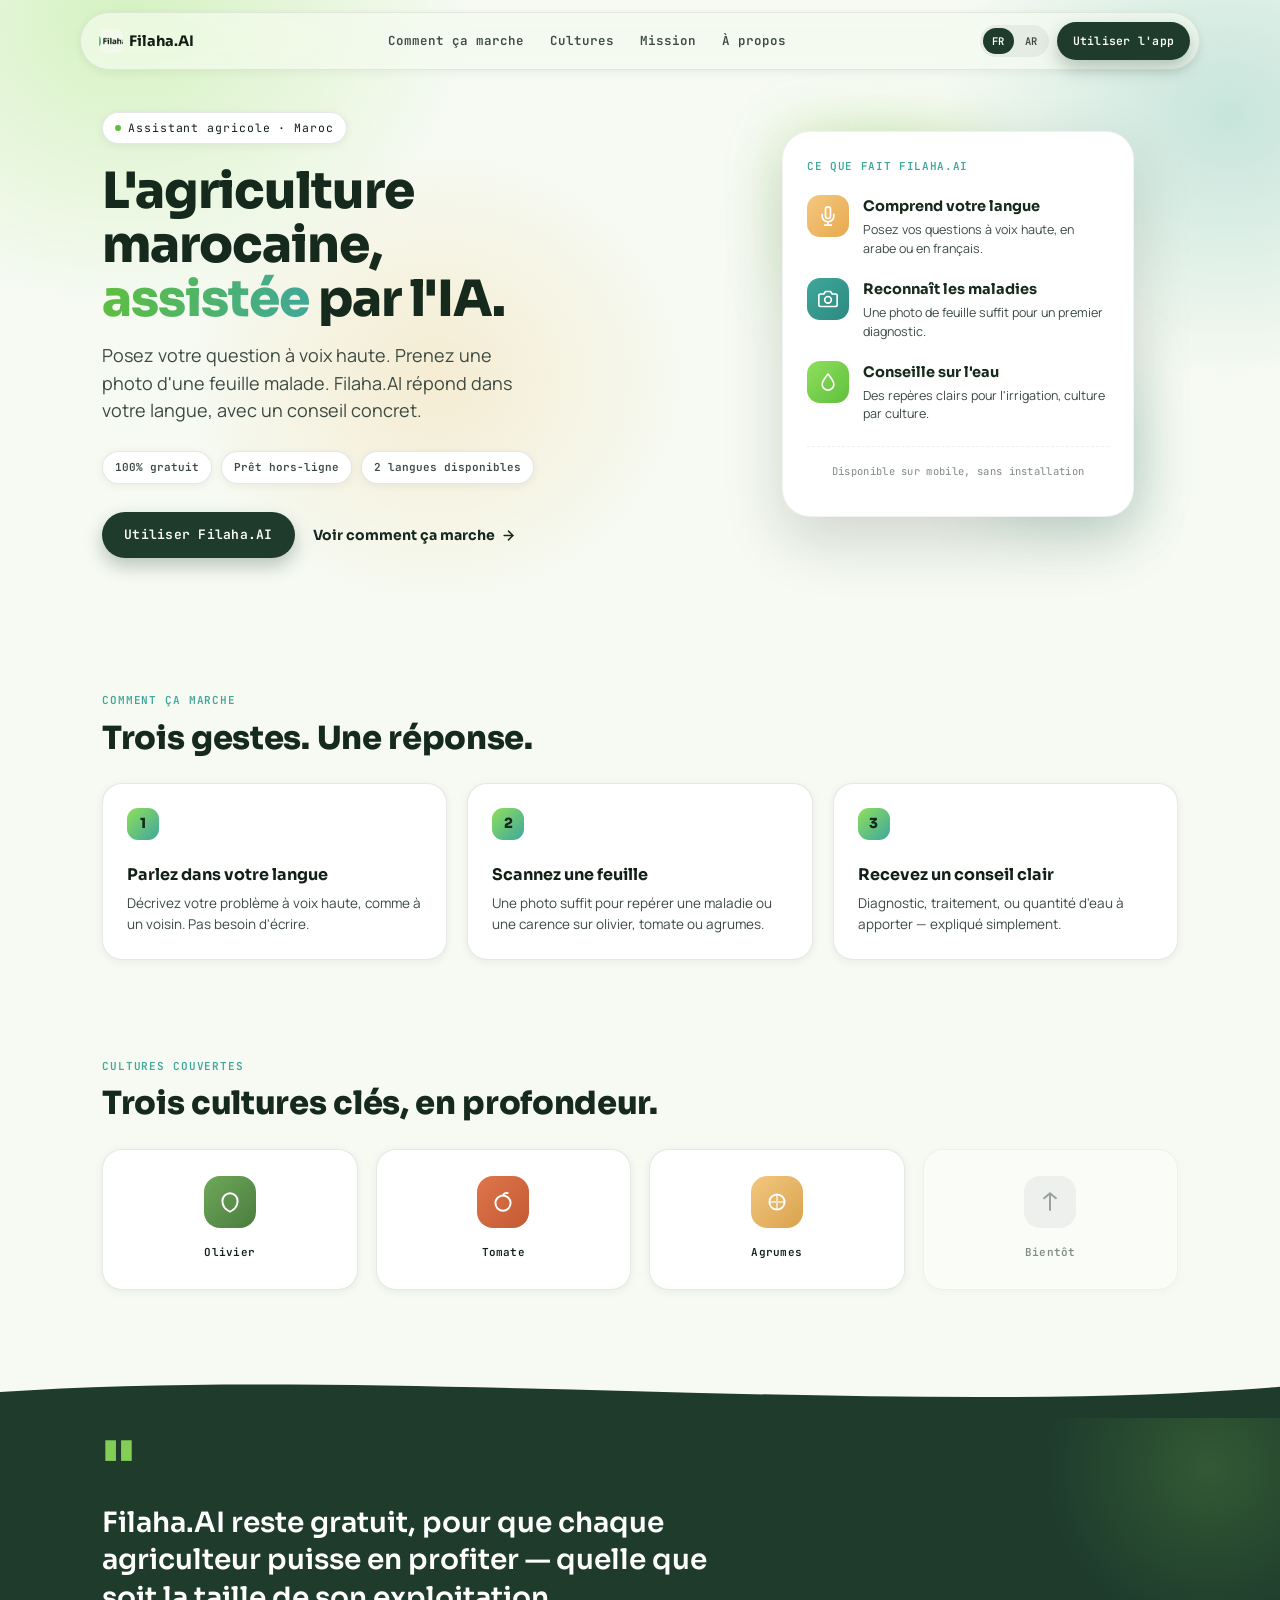
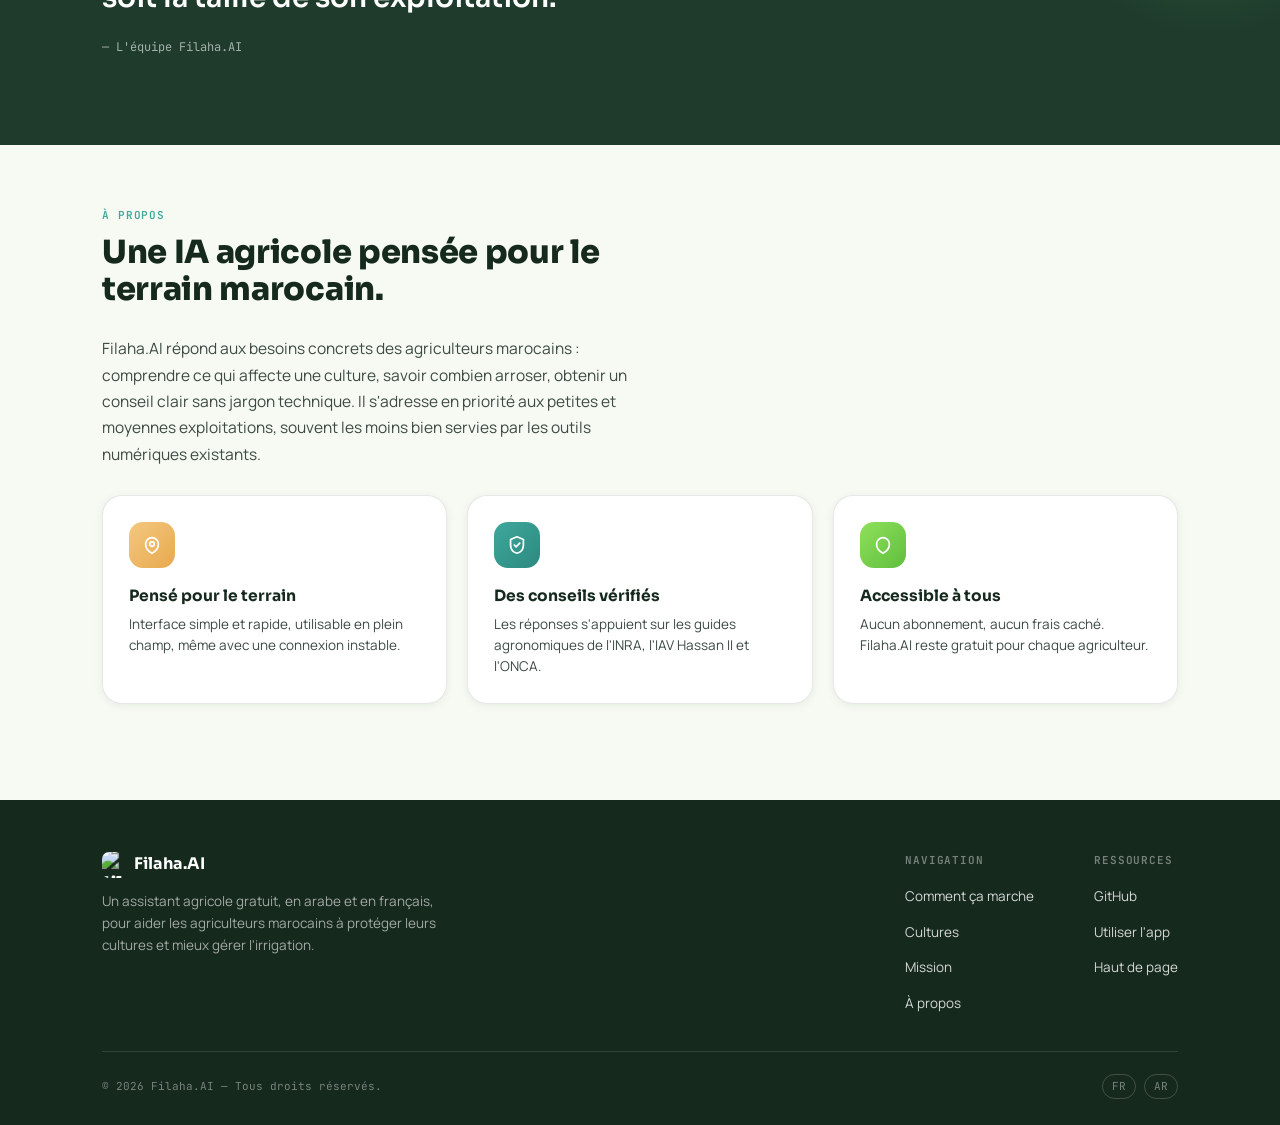
==== commit 6c1ecf45: "Fix logo image filename case in index.html" ====
--- a/index.html
+++ b/index.html
@@ -425,7 +425,7 @@
 <div class="topbar">
   <div class="topbar-inner">
     <a class="brand" href="#top">
-      <span class="brand-icon"><img src="Logo2.png" alt="Filaha.AI Logo"></span>
+      <span class="brand-icon"><img src="logo2.png" alt="Filaha.AI Logo"></span>
       Filaha.AI
     </a>
 
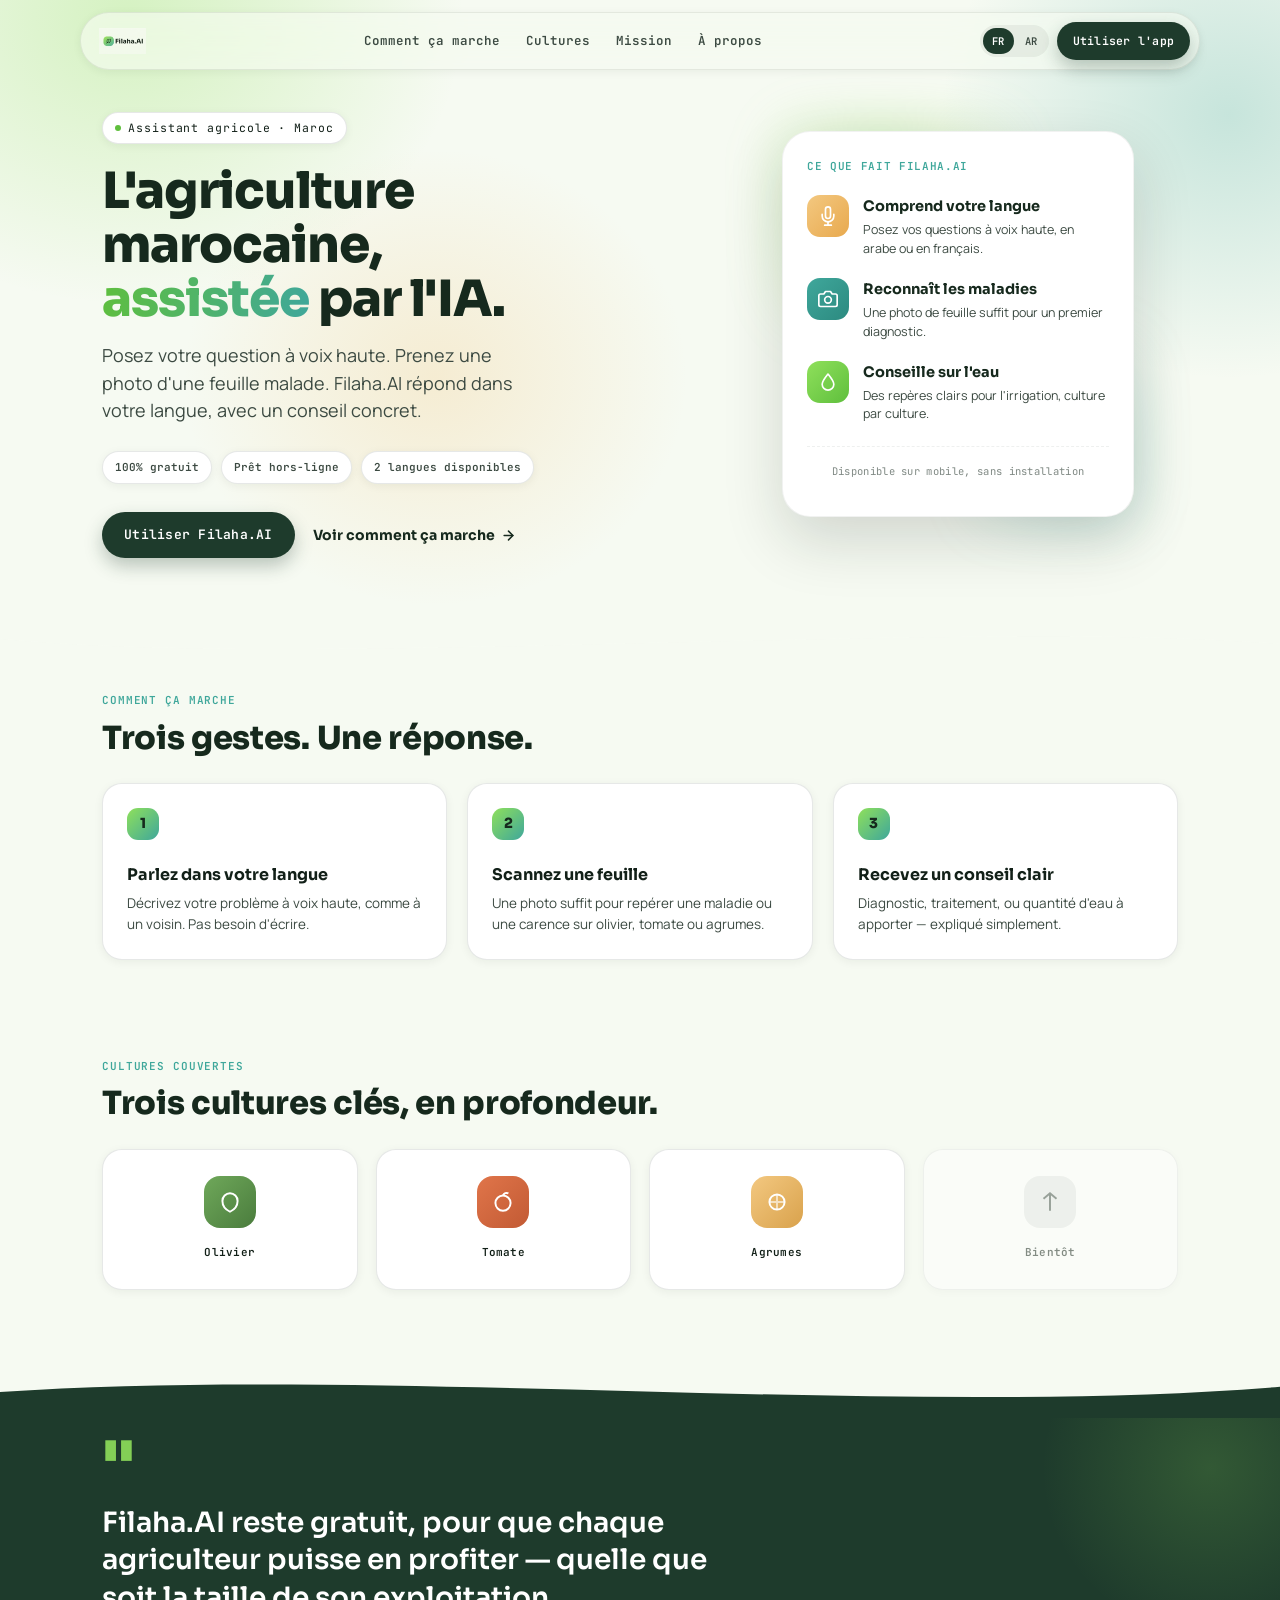
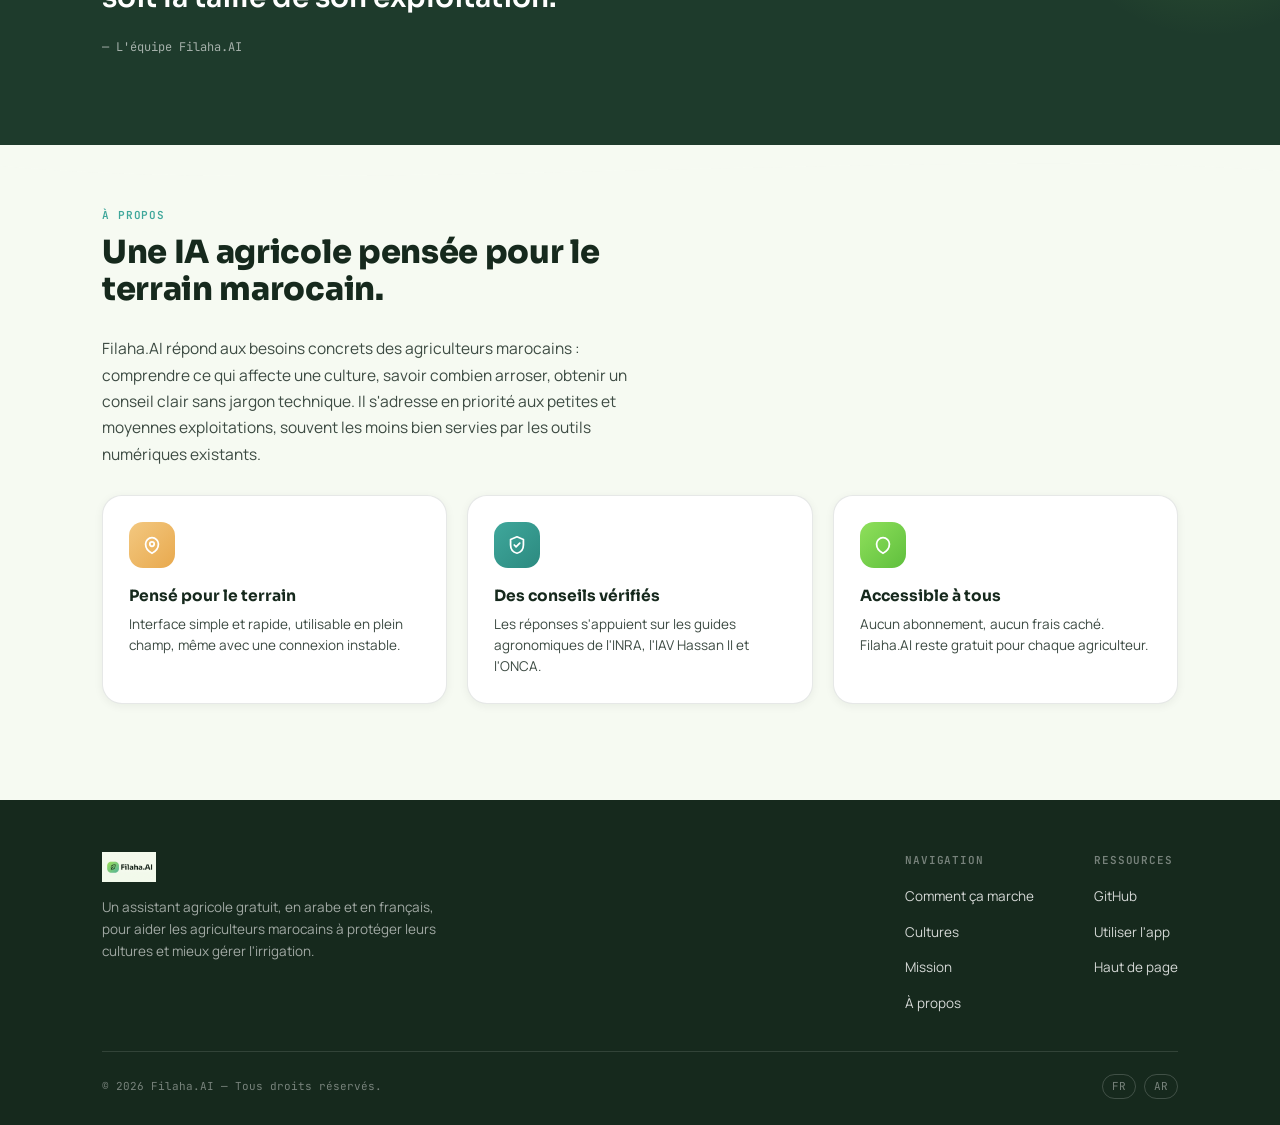
==== commit 7609578f: "Create index.html" ====
--- a/index.html
+++ b/index.html
@@ -111,17 +111,11 @@
     border-radius:100px; box-shadow:var(--shadow-sm); gap:10px;
   }
   .brand{
-    display:flex; align-items:center; gap:6px;
-    font-family:var(--display); font-weight:700; font-size:14.5px;
+    display:flex; align-items:center;
     text-decoration:none; color:var(--ink); flex-shrink:0;
   }
-  .brand-icon{
-    width:24px; height:24px; border-radius:7px; overflow:hidden;
-    display:flex; align-items:center; justify-content:center; flex-shrink:0;
-  }
-  .brand-icon img{
-    width:100%; height:100%; object-fit:cover; object-position:center;
-    transform:scale(1.35);
+  .brand img{
+    height:26px; width:auto; display:block; object-fit:contain;
   }
 
   .nav-links{display:none; align-items:center; gap:26px; font-family:var(--mono); font-size:12.5px; font-weight:600;}
@@ -377,14 +371,9 @@
   }
   .foot-top{display:flex; flex-direction:column; gap:36px; padding-bottom:36px; border-bottom:1px solid rgba(255,255,255,0.12);}
   .foot-brand-col{max-width:340px;}
-  .foot-brand{display:flex; align-items:center; gap:6px; font-family:var(--display); font-weight:700; font-size:16px; color:#fff; margin-bottom:12px;}
-  .foot-brand-icon{
-    width:26px; height:26px; border-radius:7px; overflow:hidden;
-    display:flex; align-items:center; justify-content:center; flex-shrink:0;
-  }
-  .foot-brand-icon img{
-    width:100%; height:100%; object-fit:cover; object-position:center;
-    transform:scale(1.35);
+  .foot-brand{display:flex; align-items:center; margin-bottom:14px;}
+  .foot-brand img{
+    height:30px; width:auto; display:block; object-fit:contain;
   }
   .foot-tagline{font-size:13.5px; line-height:1.65; color:rgba(255,255,255,0.6); margin:0;}
 
@@ -425,8 +414,7 @@
 <div class="topbar">
   <div class="topbar-inner">
     <a class="brand" href="#top">
-      <span class="brand-icon"><img src="logo2.png" alt="Filaha.AI Logo"></span>
-      Filaha.AI
+      <img src="logo2.png" alt="Filaha.AI">
     </a>
 
     <nav class="nav-links" aria-label="Navigation principale">
@@ -622,8 +610,7 @@
     <div class="foot-top">
       <div class="foot-brand-col">
         <div class="foot-brand">
-          <span class="foot-brand-icon"><img src="Logo1.png" alt="Filaha.AI Logo"></span>
-          Filaha.AI
+          <img src="logo2.png" alt="Filaha.AI">
         </div>
         <p class="foot-tagline" data-i18n="landing.footer.tagline">Un assistant agricole gratuit, en arabe et en français, pour aider les agriculteurs marocains à protéger leurs cultures et mieux gérer l'irrigation.</p>
       </div>
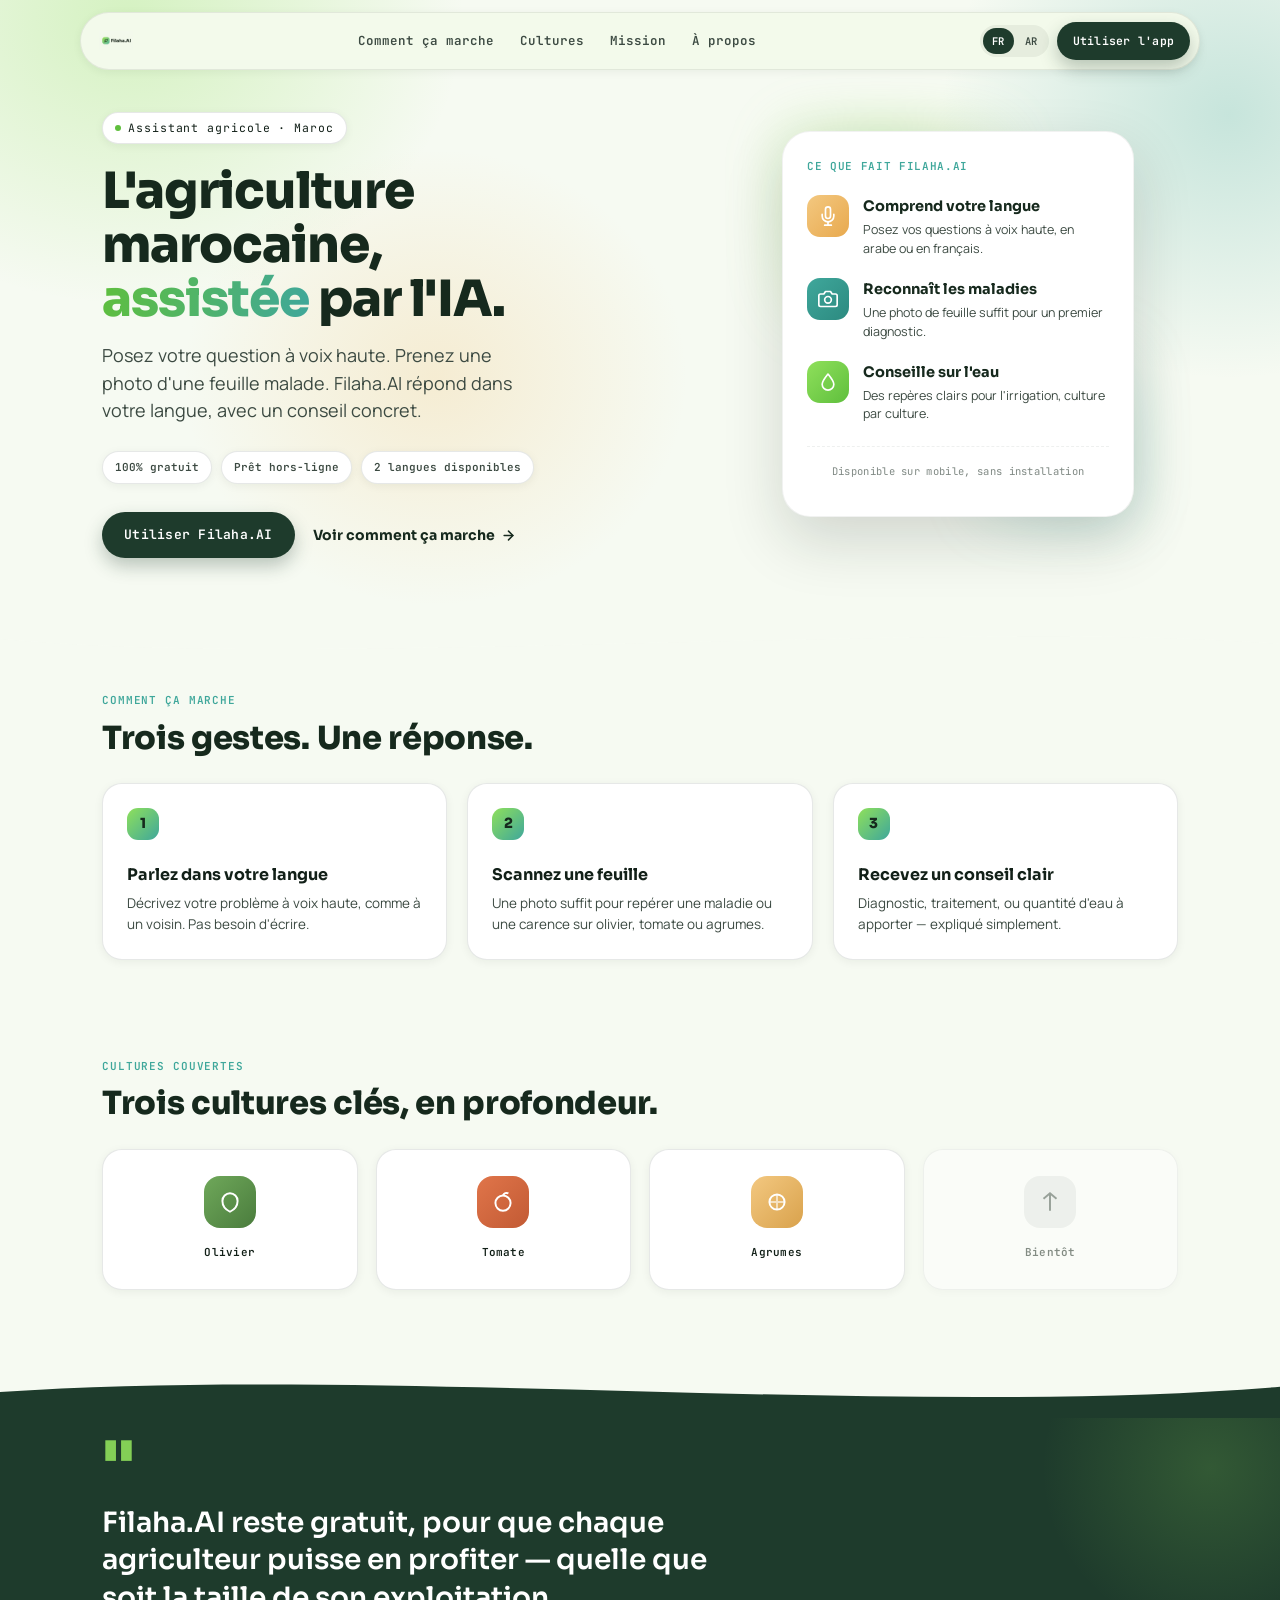
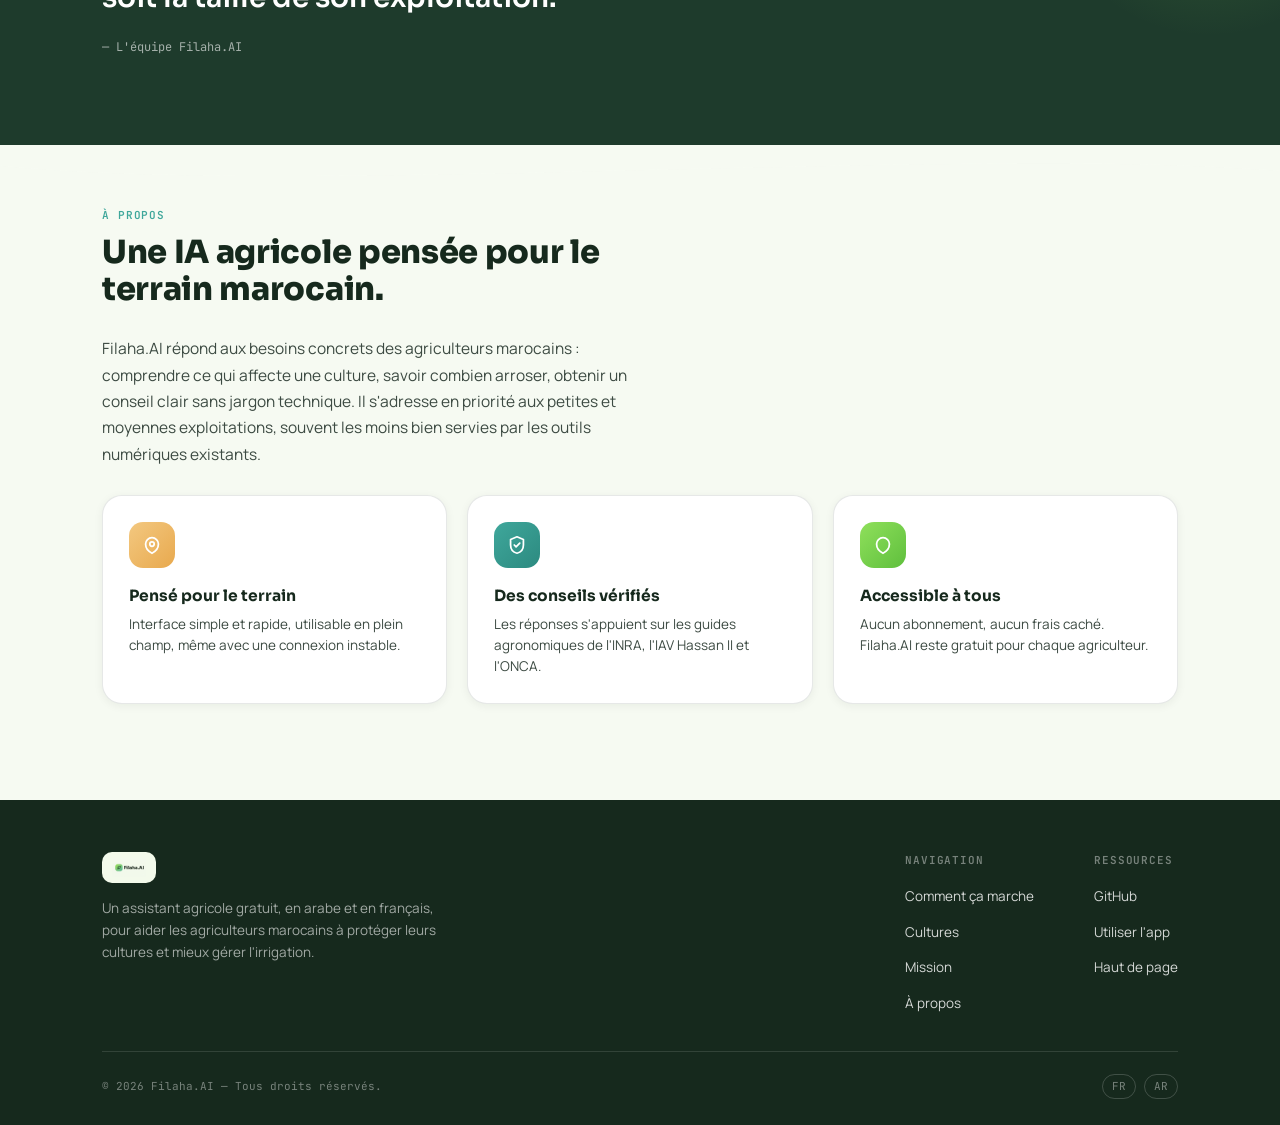
==== commit 9d6b7d57: "Create index.html" ====
--- a/index.html
+++ b/index.html
@@ -104,9 +104,7 @@
     max-width:1120px; margin:0 auto;
     display:flex; align-items:center; justify-content:space-between;
     padding:9px 9px 9px 18px;
-    background:rgba(246,250,242,0.72);
-    backdrop-filter:blur(14px) saturate(160%);
-    -webkit-backdrop-filter:blur(14px) saturate(160%);
+    background:#F3FAEB;
     border:1px solid rgba(18,32,24,0.08);
     border-radius:100px; box-shadow:var(--shadow-sm); gap:10px;
   }
@@ -115,7 +113,7 @@
     text-decoration:none; color:var(--ink); flex-shrink:0;
   }
   .brand img{
-    height:26px; width:auto; display:block; object-fit:contain;
+    height:19px; width:auto; display:block; object-fit:contain;
   }
 
   .nav-links{display:none; align-items:center; gap:26px; font-family:var(--mono); font-size:12.5px; font-weight:600;}
@@ -372,8 +370,12 @@
   .foot-top{display:flex; flex-direction:column; gap:36px; padding-bottom:36px; border-bottom:1px solid rgba(255,255,255,0.12);}
   .foot-brand-col{max-width:340px;}
   .foot-brand{display:flex; align-items:center; margin-bottom:14px;}
+  .foot-brand-icon{
+    display:inline-flex; align-items:center; background:#F3FAEB;
+    padding:6px 10px; border-radius:10px;
+  }
   .foot-brand img{
-    height:30px; width:auto; display:block; object-fit:contain;
+    height:19px; width:auto; display:block; object-fit:contain;
   }
   .foot-tagline{font-size:13.5px; line-height:1.65; color:rgba(255,255,255,0.6); margin:0;}
 
@@ -610,7 +612,7 @@
     <div class="foot-top">
       <div class="foot-brand-col">
         <div class="foot-brand">
-          <img src="logo2.png" alt="Filaha.AI">
+          <span class="foot-brand-icon"><img src="logo2.png" alt="Filaha.AI"></span>
         </div>
         <p class="foot-tagline" data-i18n="landing.footer.tagline">Un assistant agricole gratuit, en arabe et en français, pour aider les agriculteurs marocains à protéger leurs cultures et mieux gérer l'irrigation.</p>
       </div>
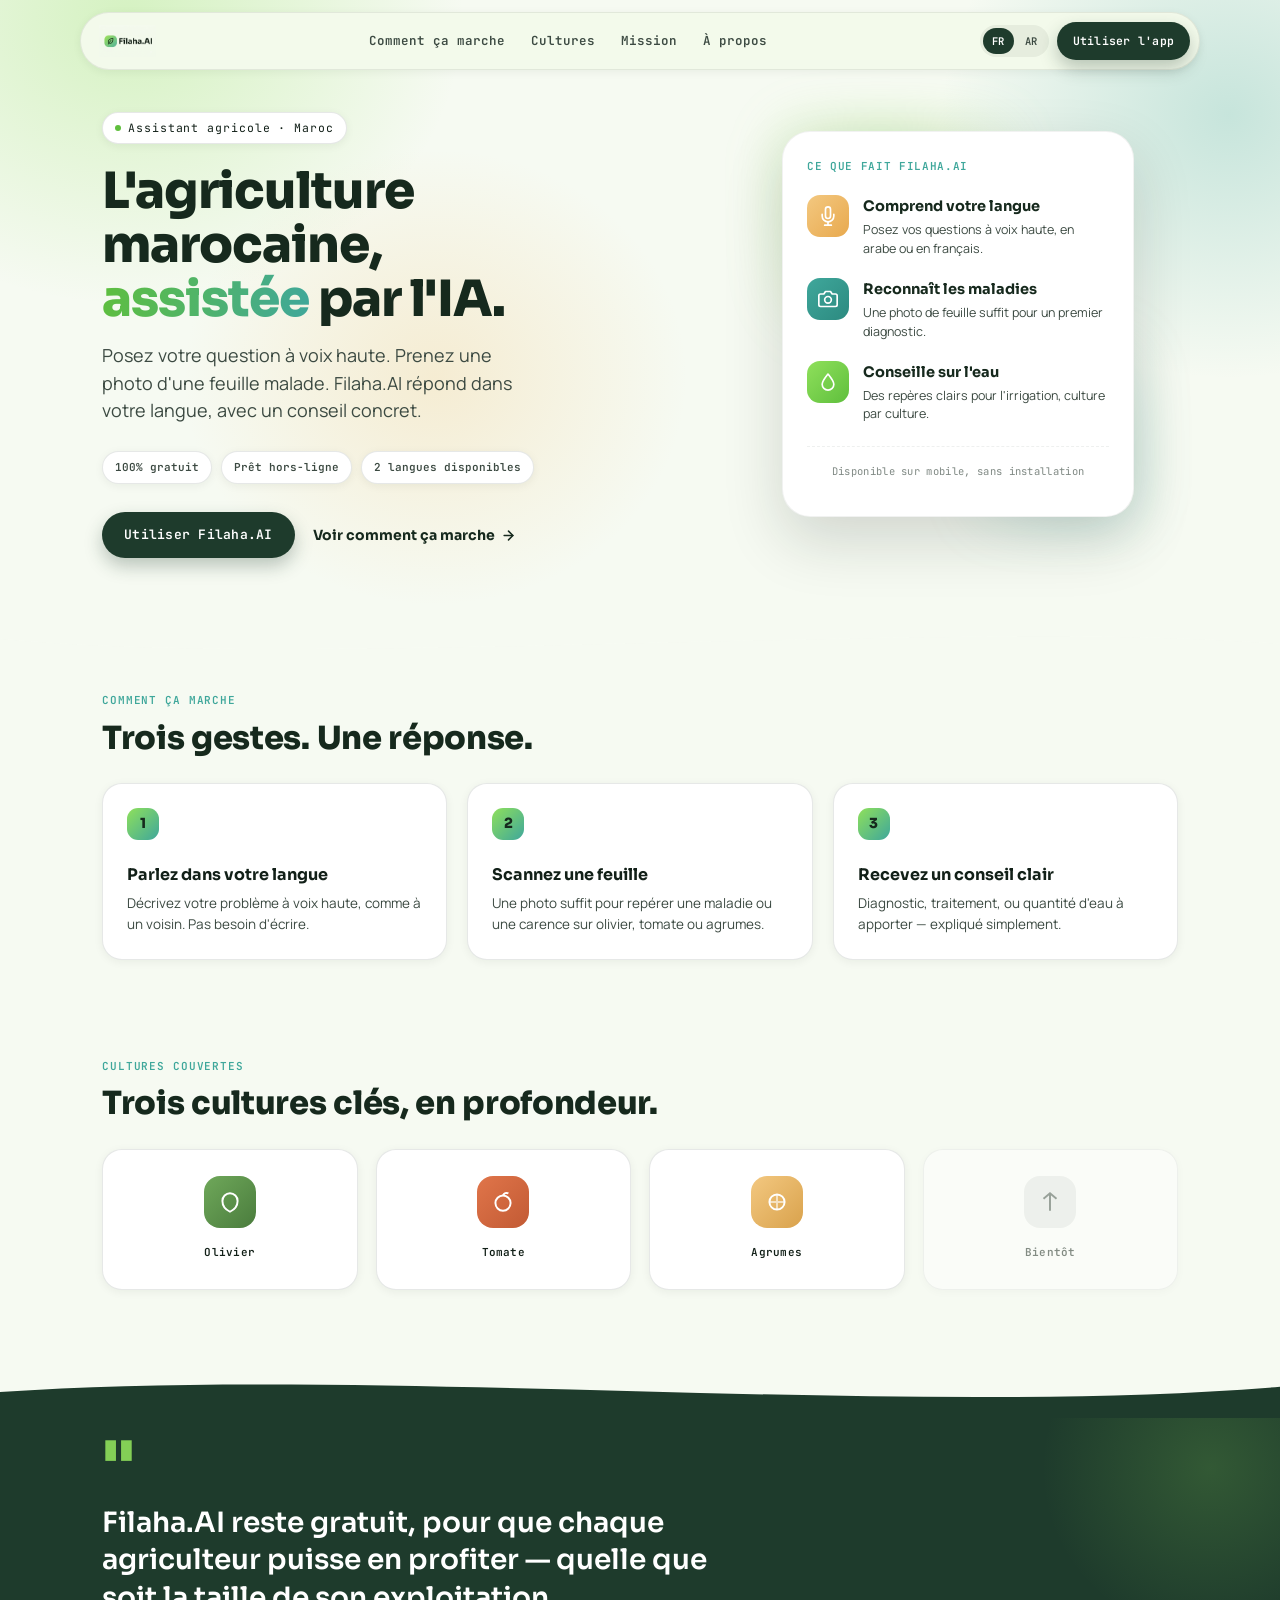
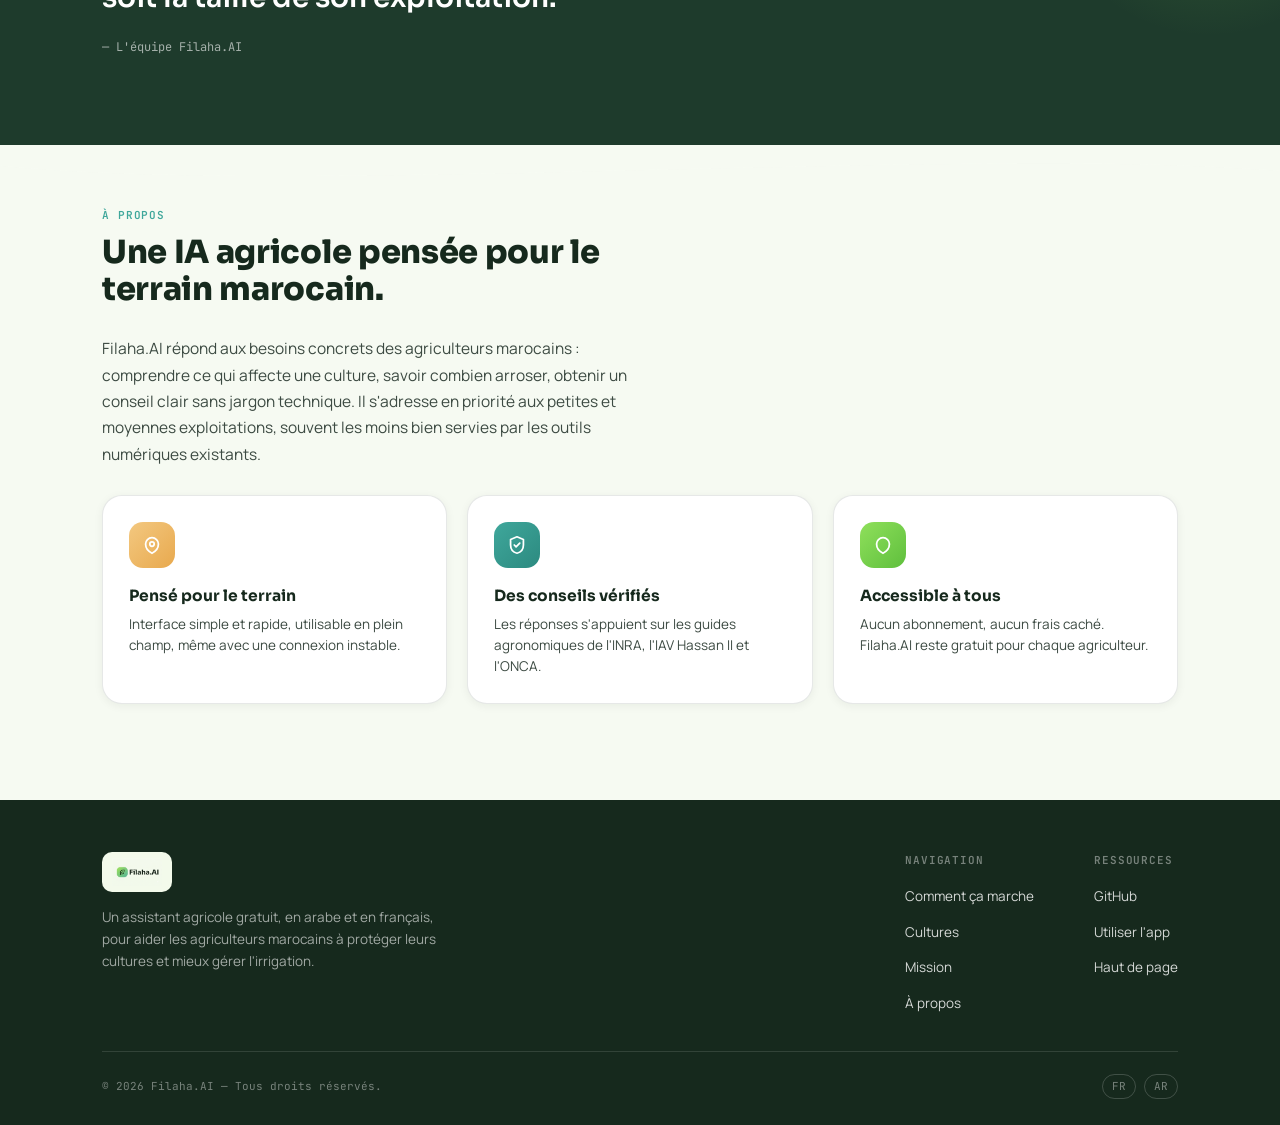
==== commit 9b43a22f: "Update image heights in header and footer" ====
--- a/index.html
+++ b/index.html
@@ -113,7 +113,7 @@
     text-decoration:none; color:var(--ink); flex-shrink:0;
   }
   .brand img{
-    height:19px; width:auto; display:block; object-fit:contain;
+    height:32px; width:auto; display:block; object-fit:contain;
   }
 
   .nav-links{display:none; align-items:center; gap:26px; font-family:var(--mono); font-size:12.5px; font-weight:600;}
@@ -375,7 +375,7 @@
     padding:6px 10px; border-radius:10px;
   }
   .foot-brand img{
-    height:19px; width:auto; display:block; object-fit:contain;
+    height:28px; width:auto; display:block; object-fit:contain;
   }
   .foot-tagline{font-size:13.5px; line-height:1.65; color:rgba(255,255,255,0.6); margin:0;}
 
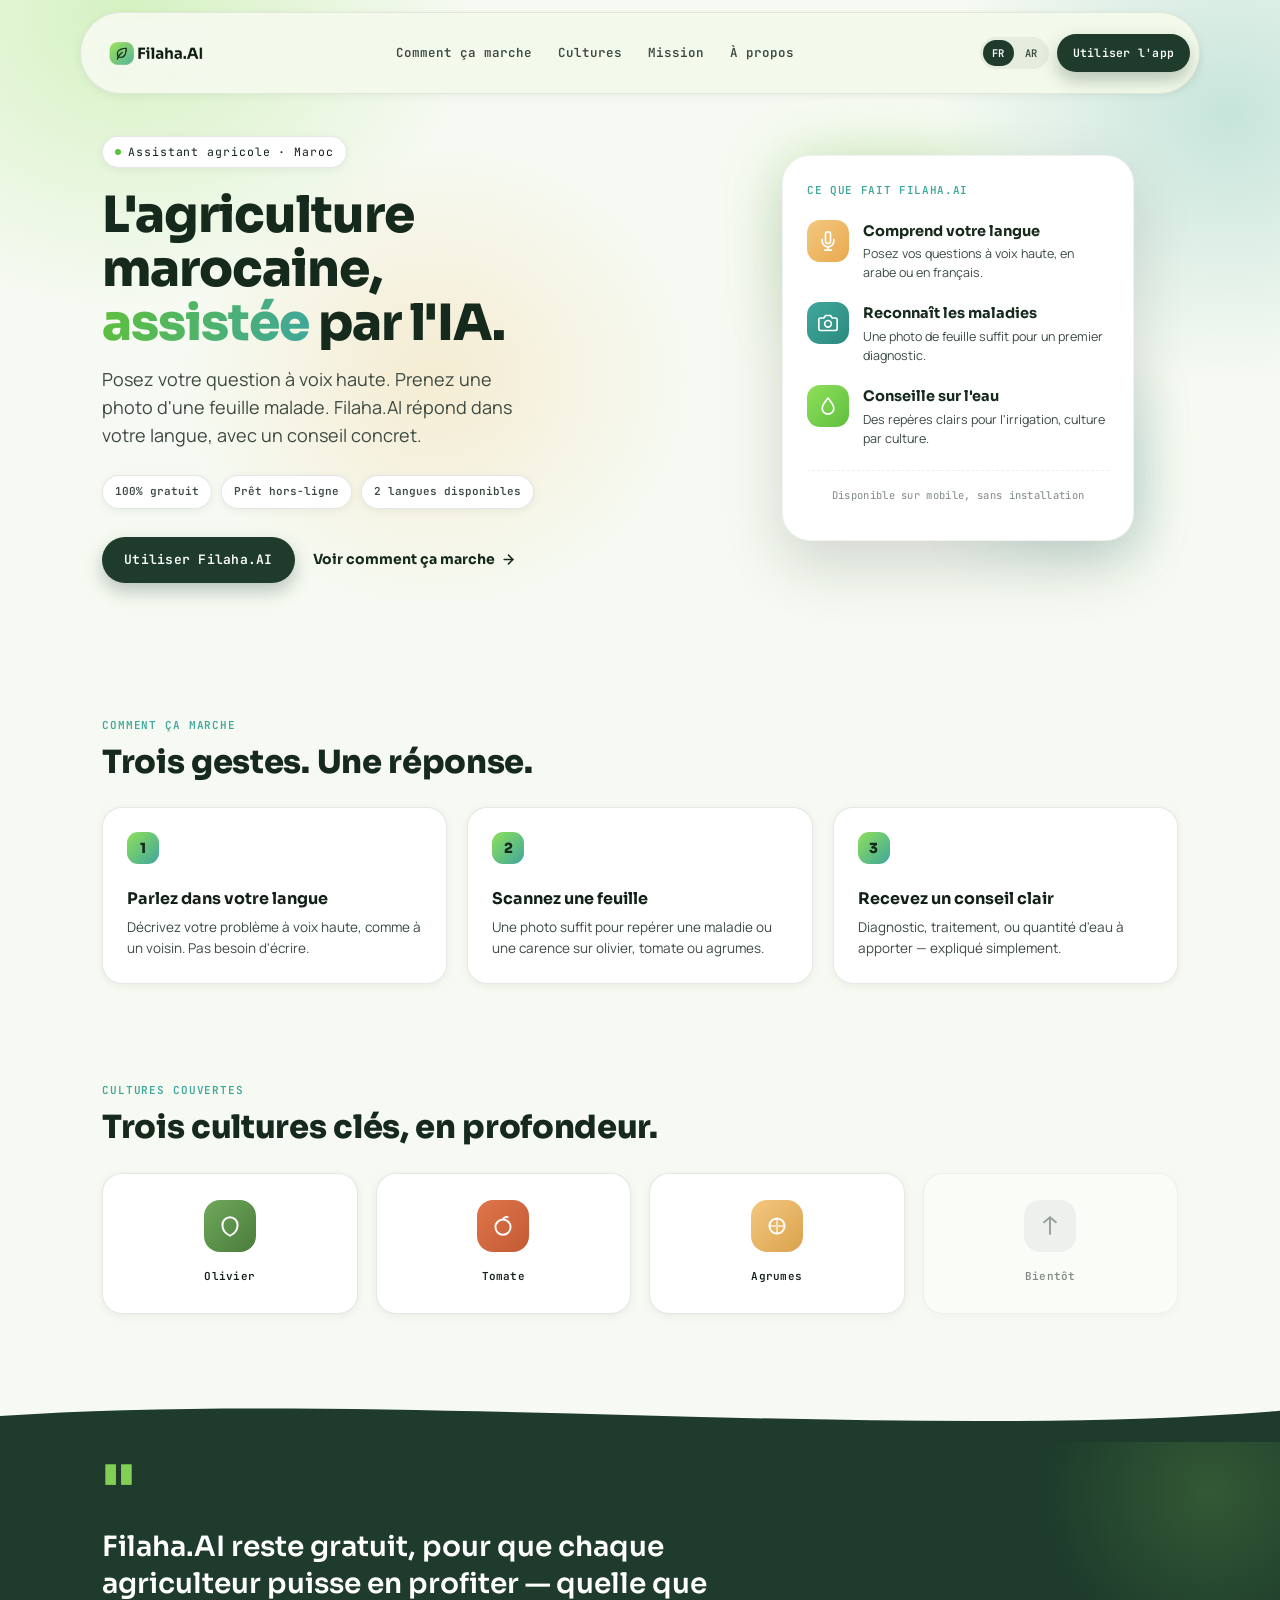
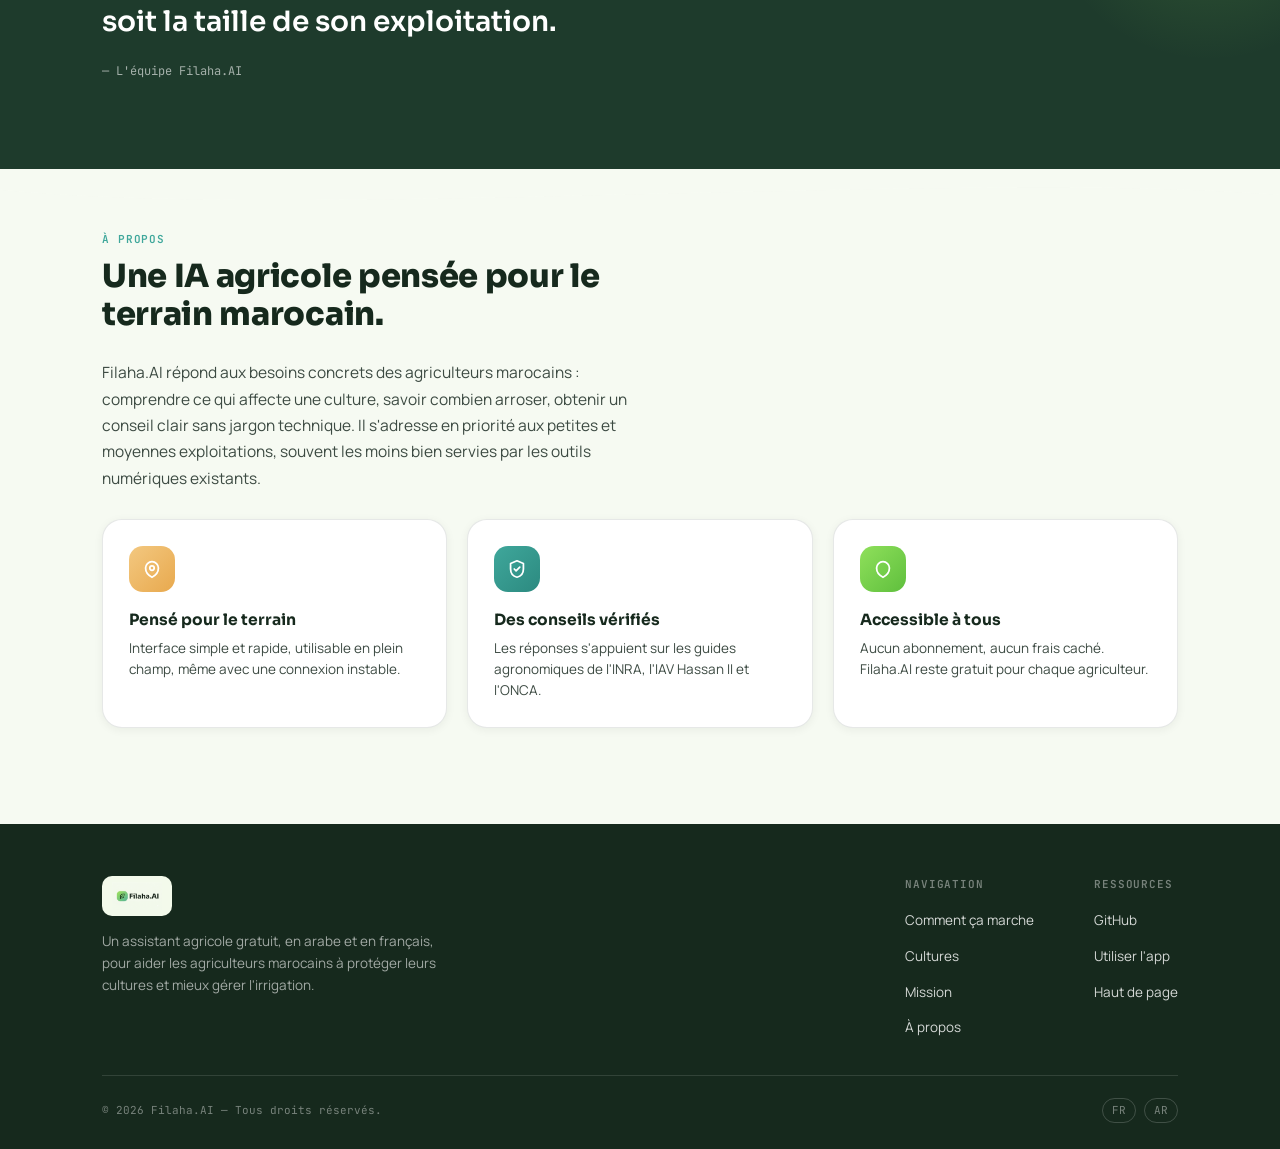
==== commit 956f95bb: "Increase brand image height to 62px" ====
--- a/index.html
+++ b/index.html
@@ -113,7 +113,7 @@
     text-decoration:none; color:var(--ink); flex-shrink:0;
   }
   .brand img{
-    height:32px; width:auto; display:block; object-fit:contain;
+    height:62px; width:auto; display:block; object-fit:contain;
   }
 
   .nav-links{display:none; align-items:center; gap:26px; font-family:var(--mono); font-size:12.5px; font-weight:600;}
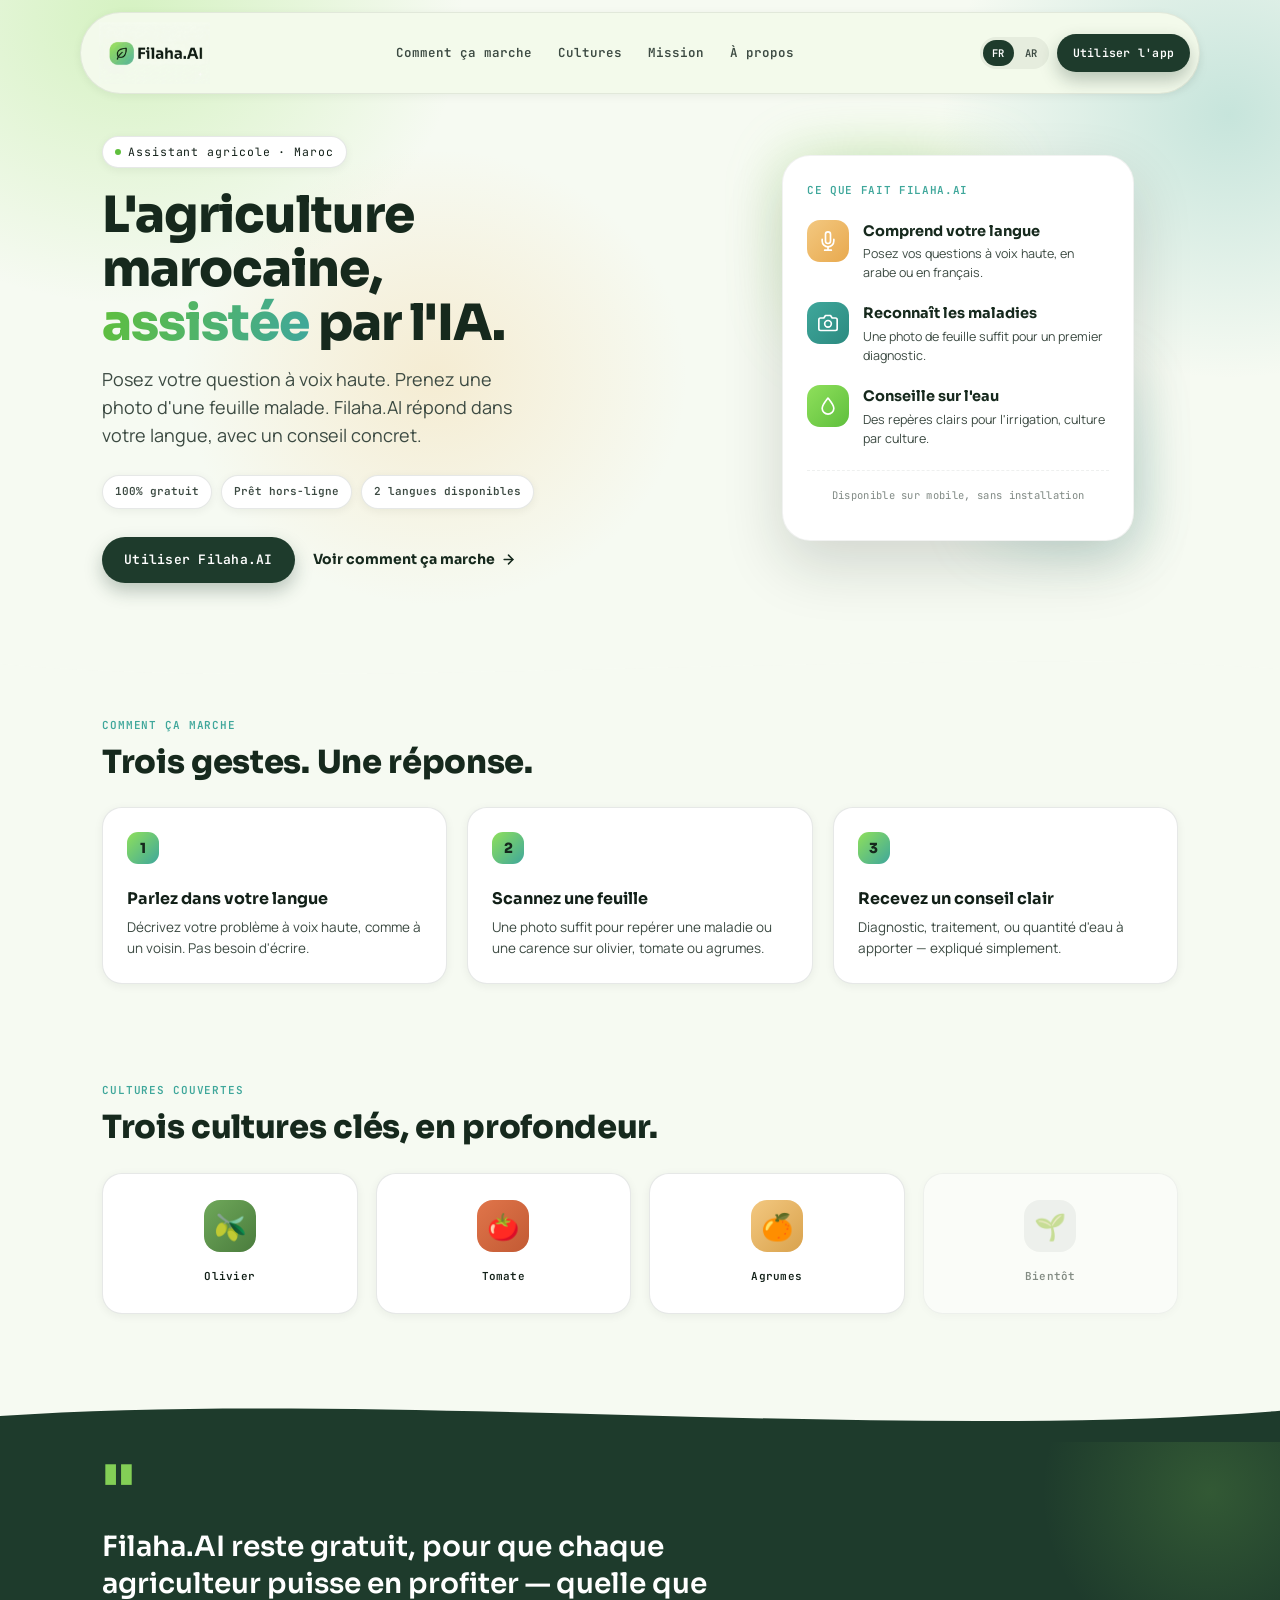
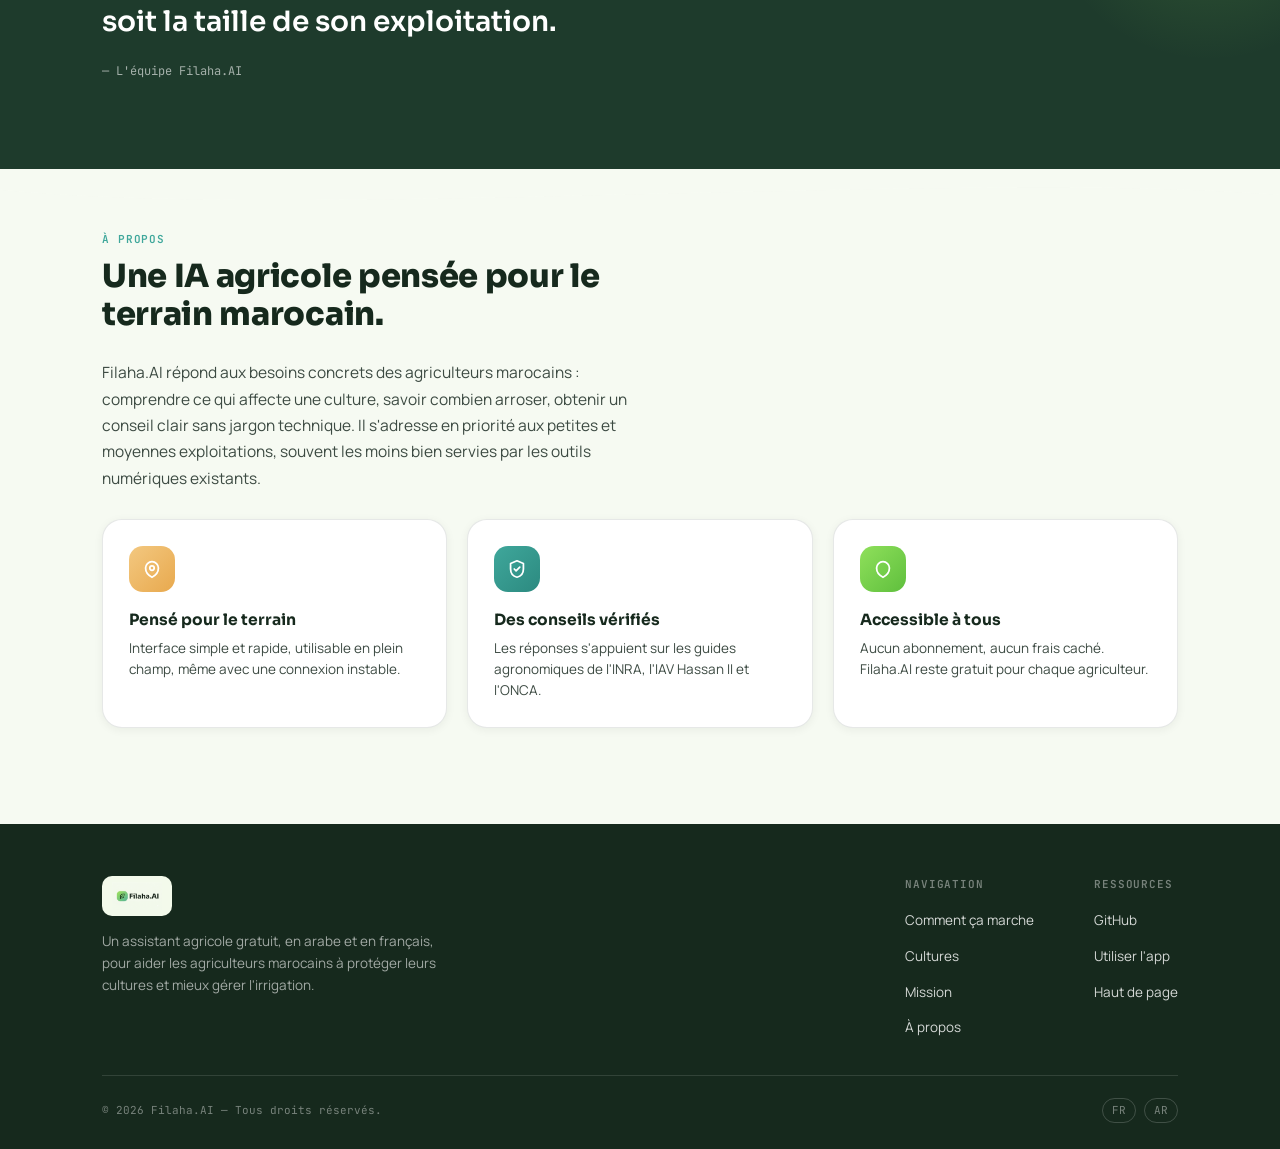
==== commit a6018a30: "Update print statement from 'Hello' to 'Goodbye'" ====
--- a/index.html
+++ b/index.html
@@ -11,7 +11,7 @@
 
 <link rel="manifest" href="manifest.json">
 <meta name="theme-color" content="#1E3B2C">
-<link rel="apple-touch-icon" href="icons/icon-192.png">
+<link rel="apple-touch-icon" href="/icon-192.png">
 
 <script>
   if ('serviceWorker' in navigator) {
@@ -311,14 +311,12 @@
     background:var(--card); border-radius:var(--r-md); padding:18px 14px; text-align:center;
     border:1px solid var(--line); box-shadow:var(--shadow-sm);
   }
-  .crop-icon{width:52px; height:52px; border-radius:16px; margin:0 auto 10px; display:flex; align-items:center; justify-content:center;}
-  .crop-icon svg{width:26px; height:26px; color:#fff;}
+  .crop-icon{width:52px; height:52px; border-radius:16px; margin:0 auto 10px; display:flex; align-items:center; justify-content:center; font-size:26px; line-height:1;}
   .crop-card:nth-child(1) .crop-icon{background:linear-gradient(135deg,#6FA85A,#4A7C3D);}
   .crop-card:nth-child(2) .crop-icon{background:linear-gradient(135deg,#E0754A,#C25A34);}
   .crop-card:nth-child(3) .crop-icon{background:linear-gradient(135deg,var(--sand),#D9A24C);}
   .crop-card.soon{opacity:0.5;}
   .crop-card.soon .crop-icon{background:var(--line);}
-  .crop-card.soon .crop-icon svg{color:var(--ink-soft);}
   .crop-card span{font-family:var(--mono); font-size:11px; font-weight:600; letter-spacing:0.02em;}
   @media (min-width:900px){
     .crops{grid-template-columns:repeat(4,1fr); gap:18px;}
@@ -537,19 +535,19 @@
     </div>
     <div class="crops">
       <div class="crop-card">
-        <div class="crop-icon"><svg viewBox="0 0 24 24" fill="none" stroke="currentColor" stroke-width="1.8"><path d="M12 21c-4-2-7-6-7-10a7 7 0 0 1 14 0c0 4-3 8-7 10z"/></svg></div>
+        <div class="crop-icon" aria-hidden="true">🫒</div>
         <span data-i18n="landing.crops.olive">Olivier</span>
       </div>
       <div class="crop-card">
-        <div class="crop-icon"><svg viewBox="0 0 24 24" fill="none" stroke="currentColor" stroke-width="1.8"><circle cx="12" cy="13" r="7"/><path d="M12 6c1-2 3-3 5-2"/></svg></div>
+        <div class="crop-icon" aria-hidden="true">🍅</div>
         <span data-i18n="landing.crops.tomato">Tomate</span>
       </div>
       <div class="crop-card">
-        <div class="crop-icon"><svg viewBox="0 0 24 24" fill="none" stroke="currentColor" stroke-width="1.8"><circle cx="12" cy="12" r="7"/><path d="M12 5v14M5 12h14" opacity="0.6"/></svg></div>
+        <div class="crop-icon" aria-hidden="true">🍊</div>
         <span data-i18n="landing.crops.citrus">Agrumes</span>
       </div>
       <div class="crop-card soon">
-        <div class="crop-icon"><svg viewBox="0 0 24 24" fill="none" stroke="currentColor" stroke-width="1.8"><path d="M12 4v16M6 9l6-5 6 5"/></svg></div>
+        <div class="crop-icon" aria-hidden="true">🌱</div>
         <span data-i18n="landing.crops.soon">Bientôt</span>
       </div>
     </div>
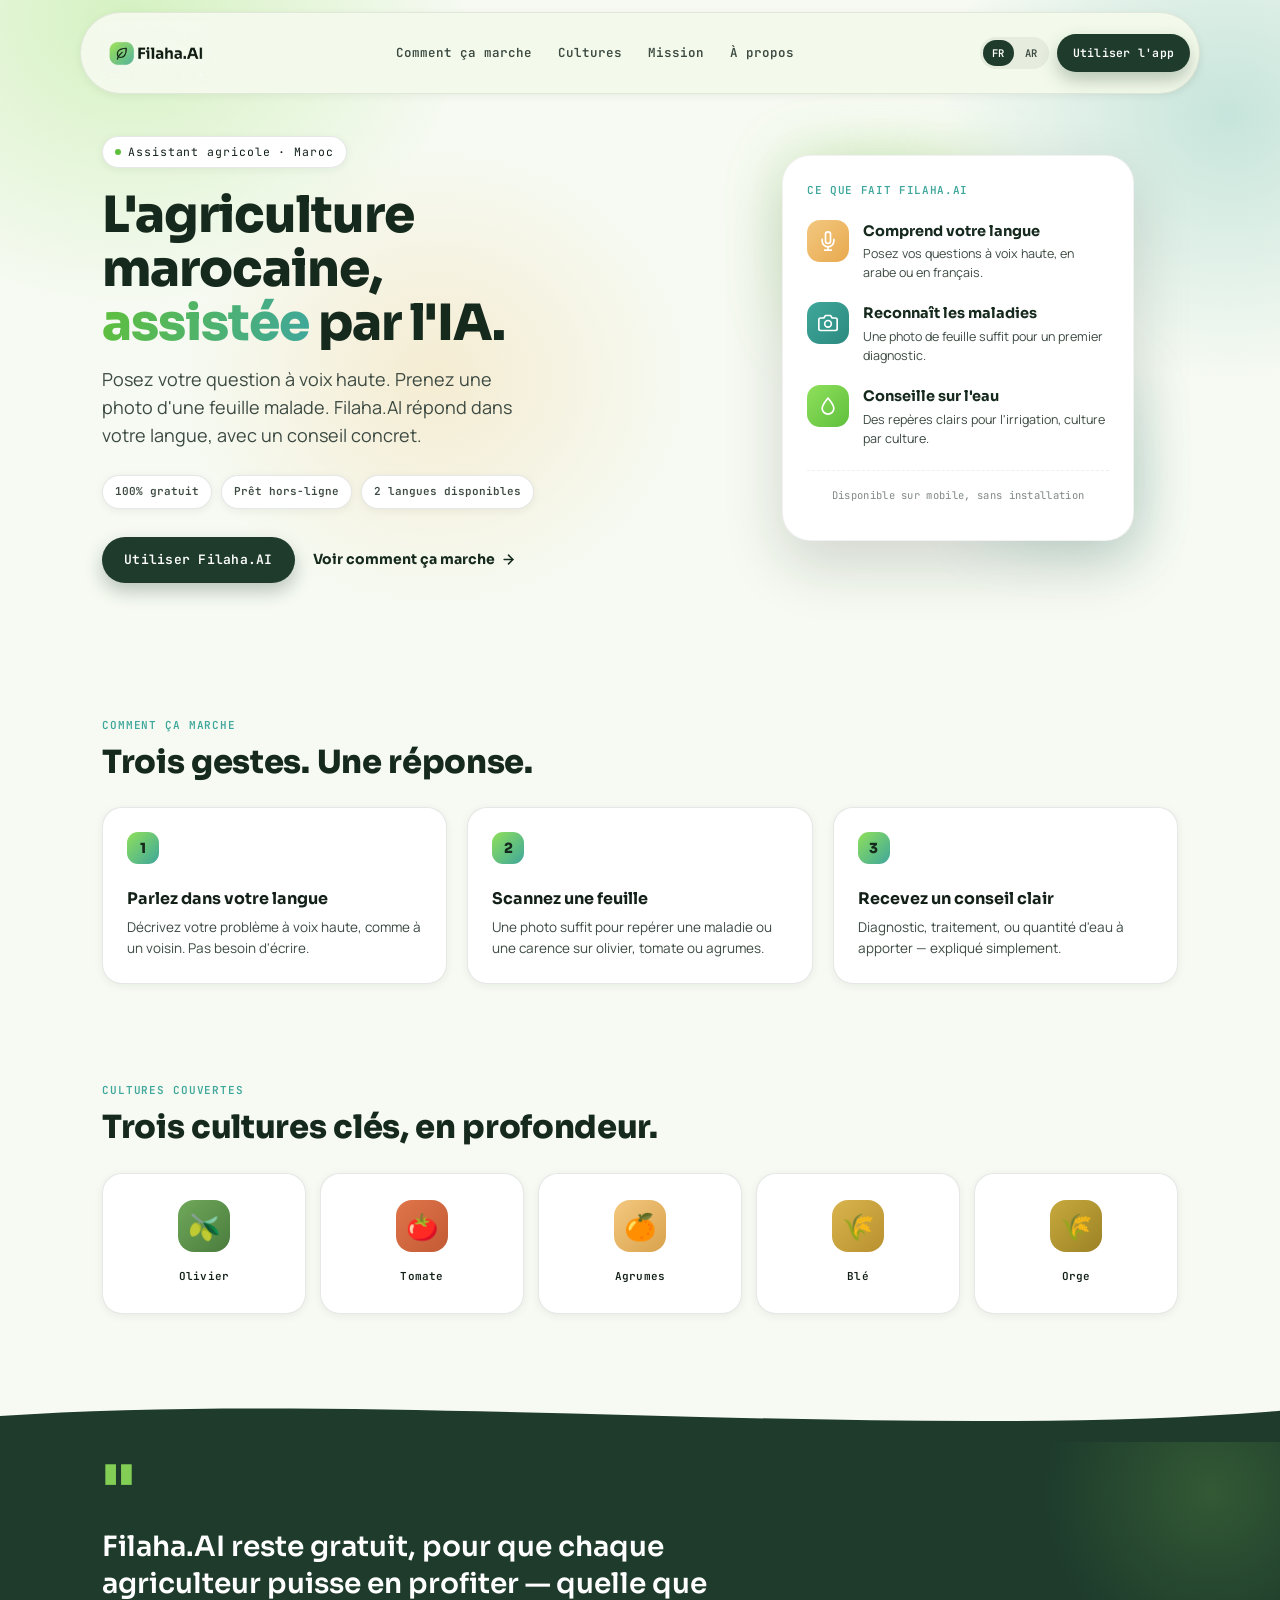
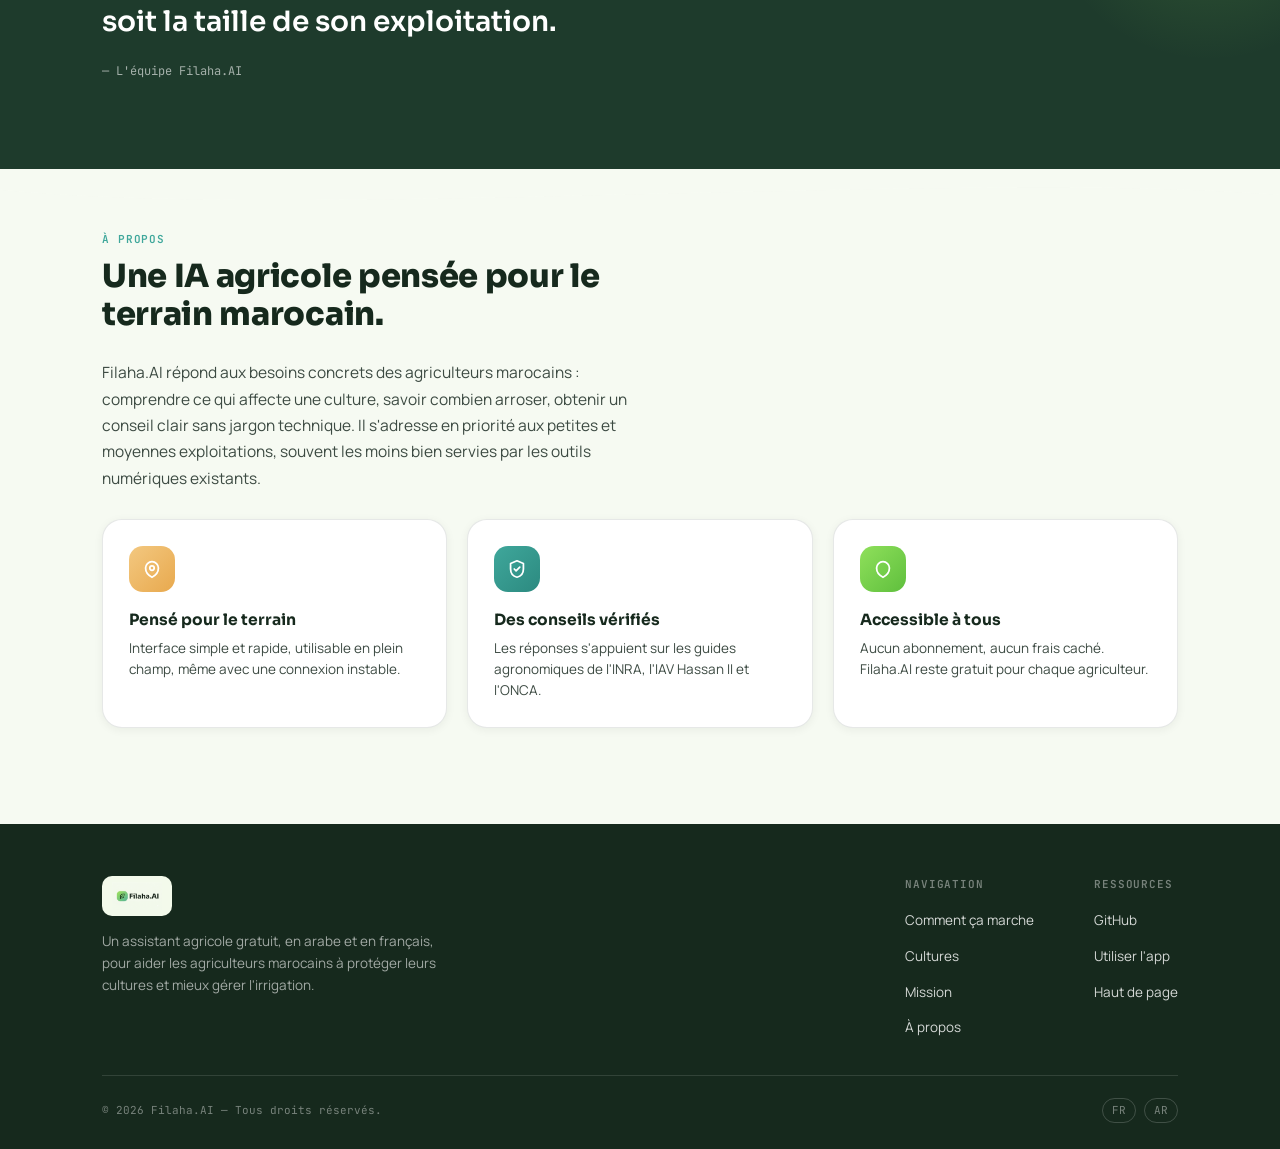
==== commit 0540124d: "Update print statement from 'Hello' to 'Goodbye'" ====
--- a/index.html
+++ b/index.html
@@ -315,11 +315,13 @@
   .crop-card:nth-child(1) .crop-icon{background:linear-gradient(135deg,#6FA85A,#4A7C3D);}
   .crop-card:nth-child(2) .crop-icon{background:linear-gradient(135deg,#E0754A,#C25A34);}
   .crop-card:nth-child(3) .crop-icon{background:linear-gradient(135deg,var(--sand),#D9A24C);}
+  .crop-card:nth-child(4) .crop-icon{background:linear-gradient(135deg,#D9B44E,#B8912E);}
+  .crop-card:nth-child(5) .crop-icon{background:linear-gradient(135deg,#C7A93C,#9C8226);}
   .crop-card.soon{opacity:0.5;}
   .crop-card.soon .crop-icon{background:var(--line);}
   .crop-card span{font-family:var(--mono); font-size:11px; font-weight:600; letter-spacing:0.02em;}
   @media (min-width:900px){
-    .crops{grid-template-columns:repeat(4,1fr); gap:18px;}
+    .crops{grid-template-columns:repeat(5,1fr); gap:14px;}
     .crop-card{padding:26px 16px;}
   }
 
@@ -531,7 +533,7 @@
   <div class="wrap-wide">
     <div class="section-head">
       <p class="k" data-i18n="landing.crops.k">Cultures couvertes</p>
-      <h2 data-i18n="landing.crops.h2">Trois cultures clés, en profondeur.</h2>
+      <h2 data-i18n="landing.crops.h2">Cinq cultures clés, en profondeur.</h2>
     </div>
     <div class="crops">
       <div class="crop-card">
@@ -546,9 +548,13 @@
         <div class="crop-icon" aria-hidden="true">🍊</div>
         <span data-i18n="landing.crops.citrus">Agrumes</span>
       </div>
-      <div class="crop-card soon">
-        <div class="crop-icon" aria-hidden="true">🌱</div>
-        <span data-i18n="landing.crops.soon">Bientôt</span>
+      <div class="crop-card">
+        <div class="crop-icon" aria-hidden="true">🌾</div>
+        <span data-i18n="landing.crops.wheat">Blé</span>
+      </div>
+      <div class="crop-card">
+        <div class="crop-icon" aria-hidden="true">🌾</div>
+        <span data-i18n="landing.crops.barley">Orge</span>
       </div>
     </div>
   </div>
